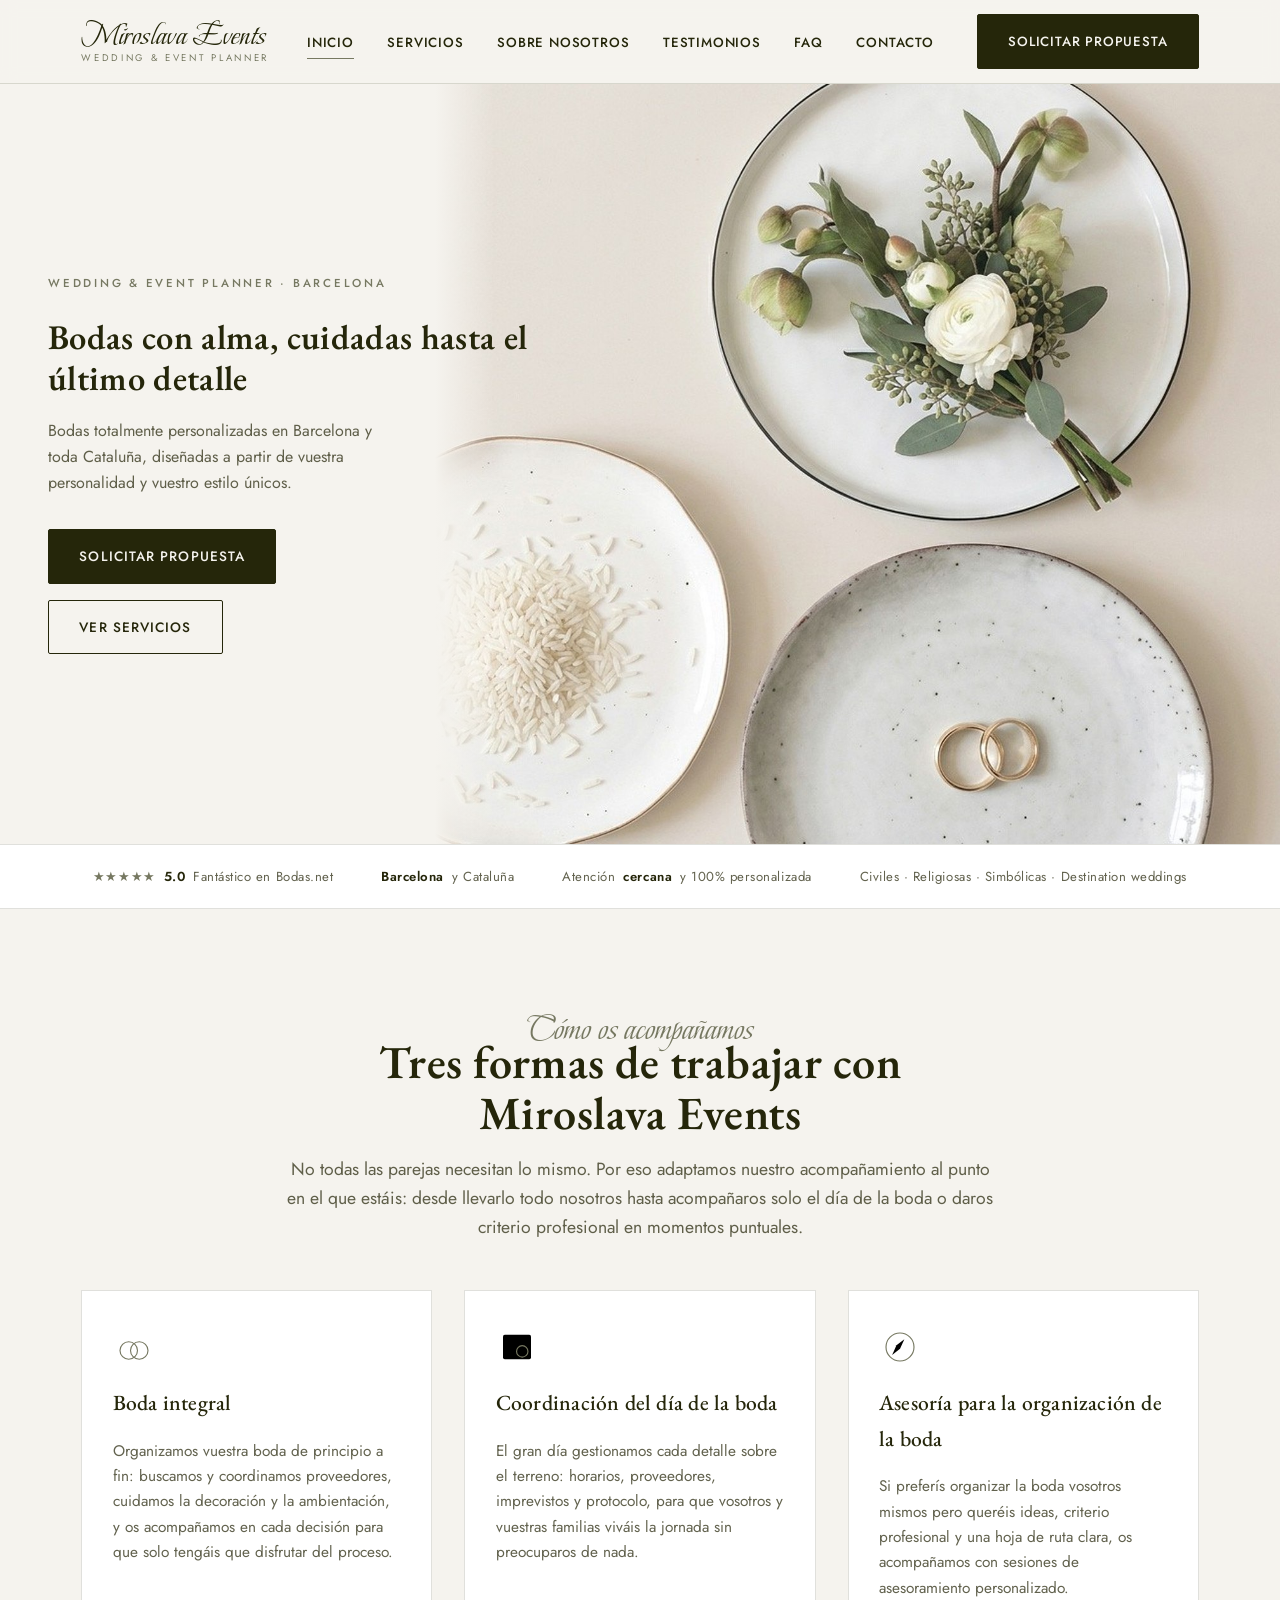
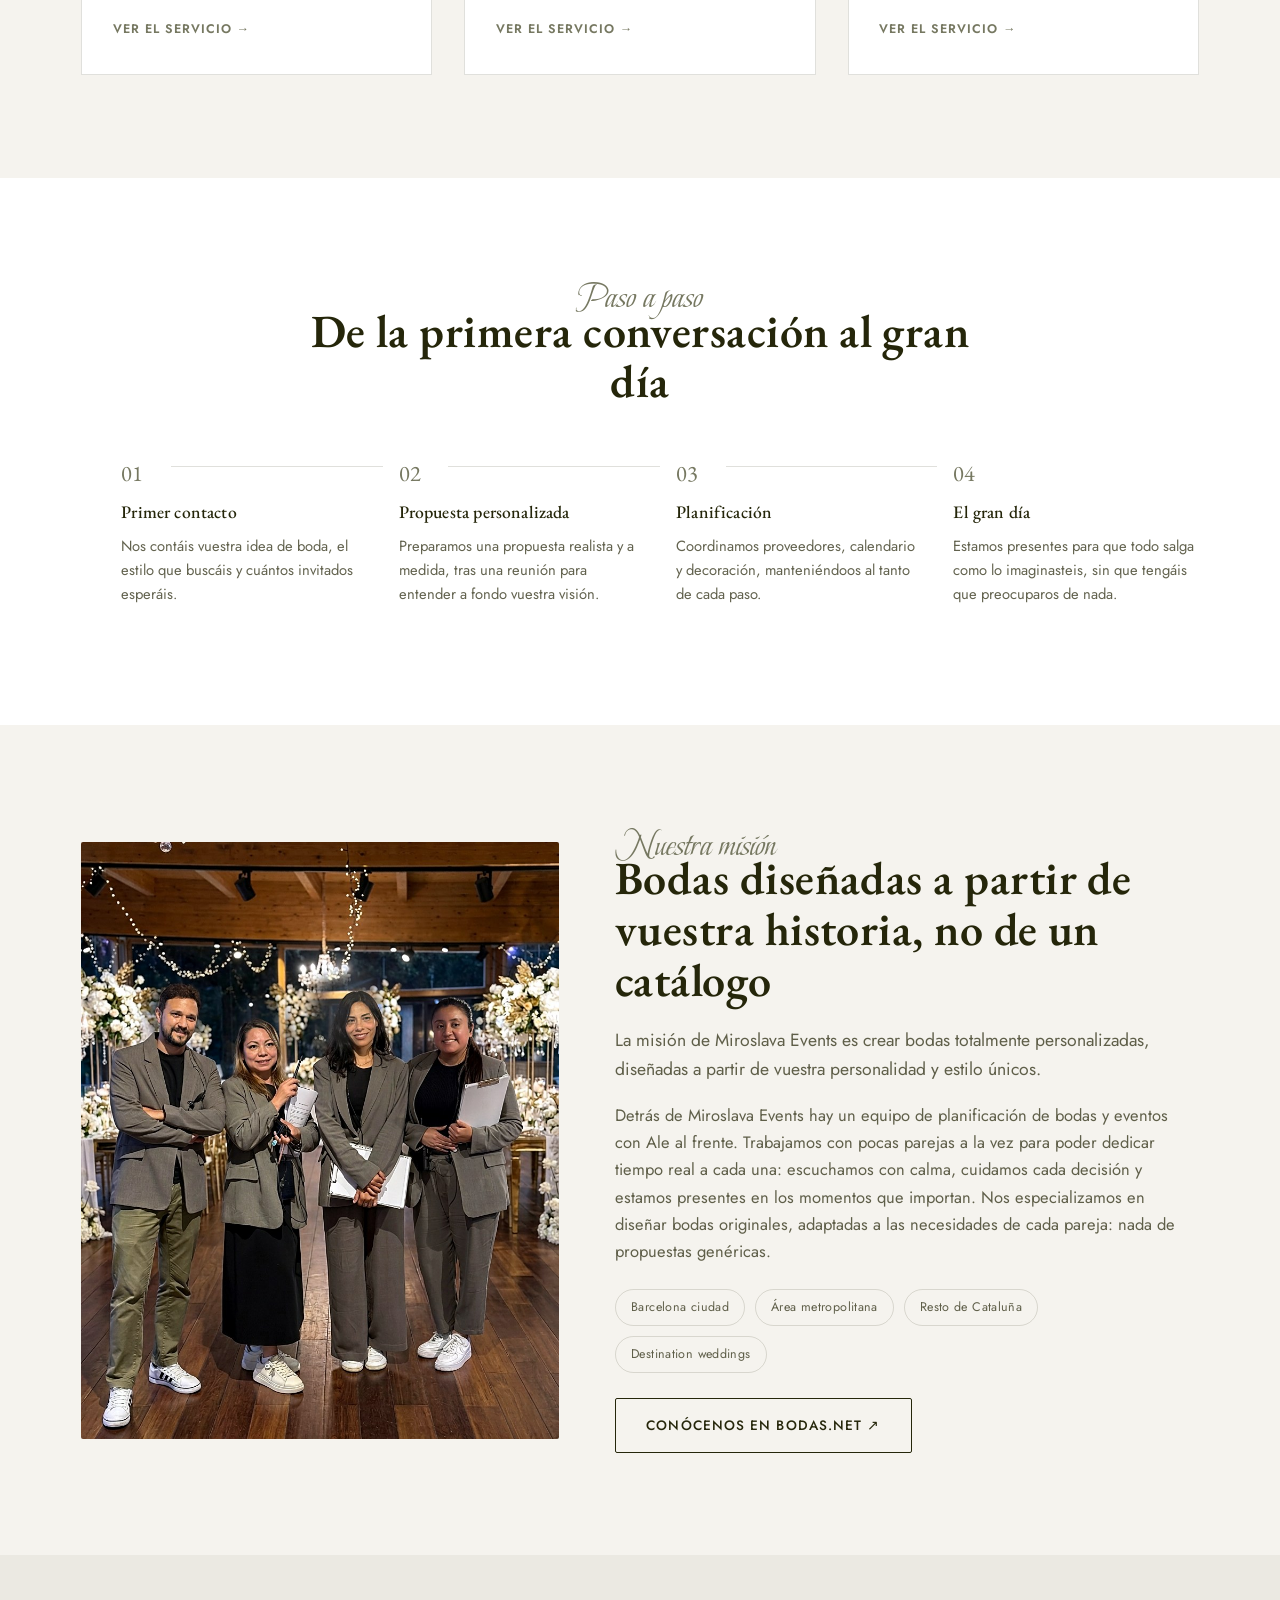
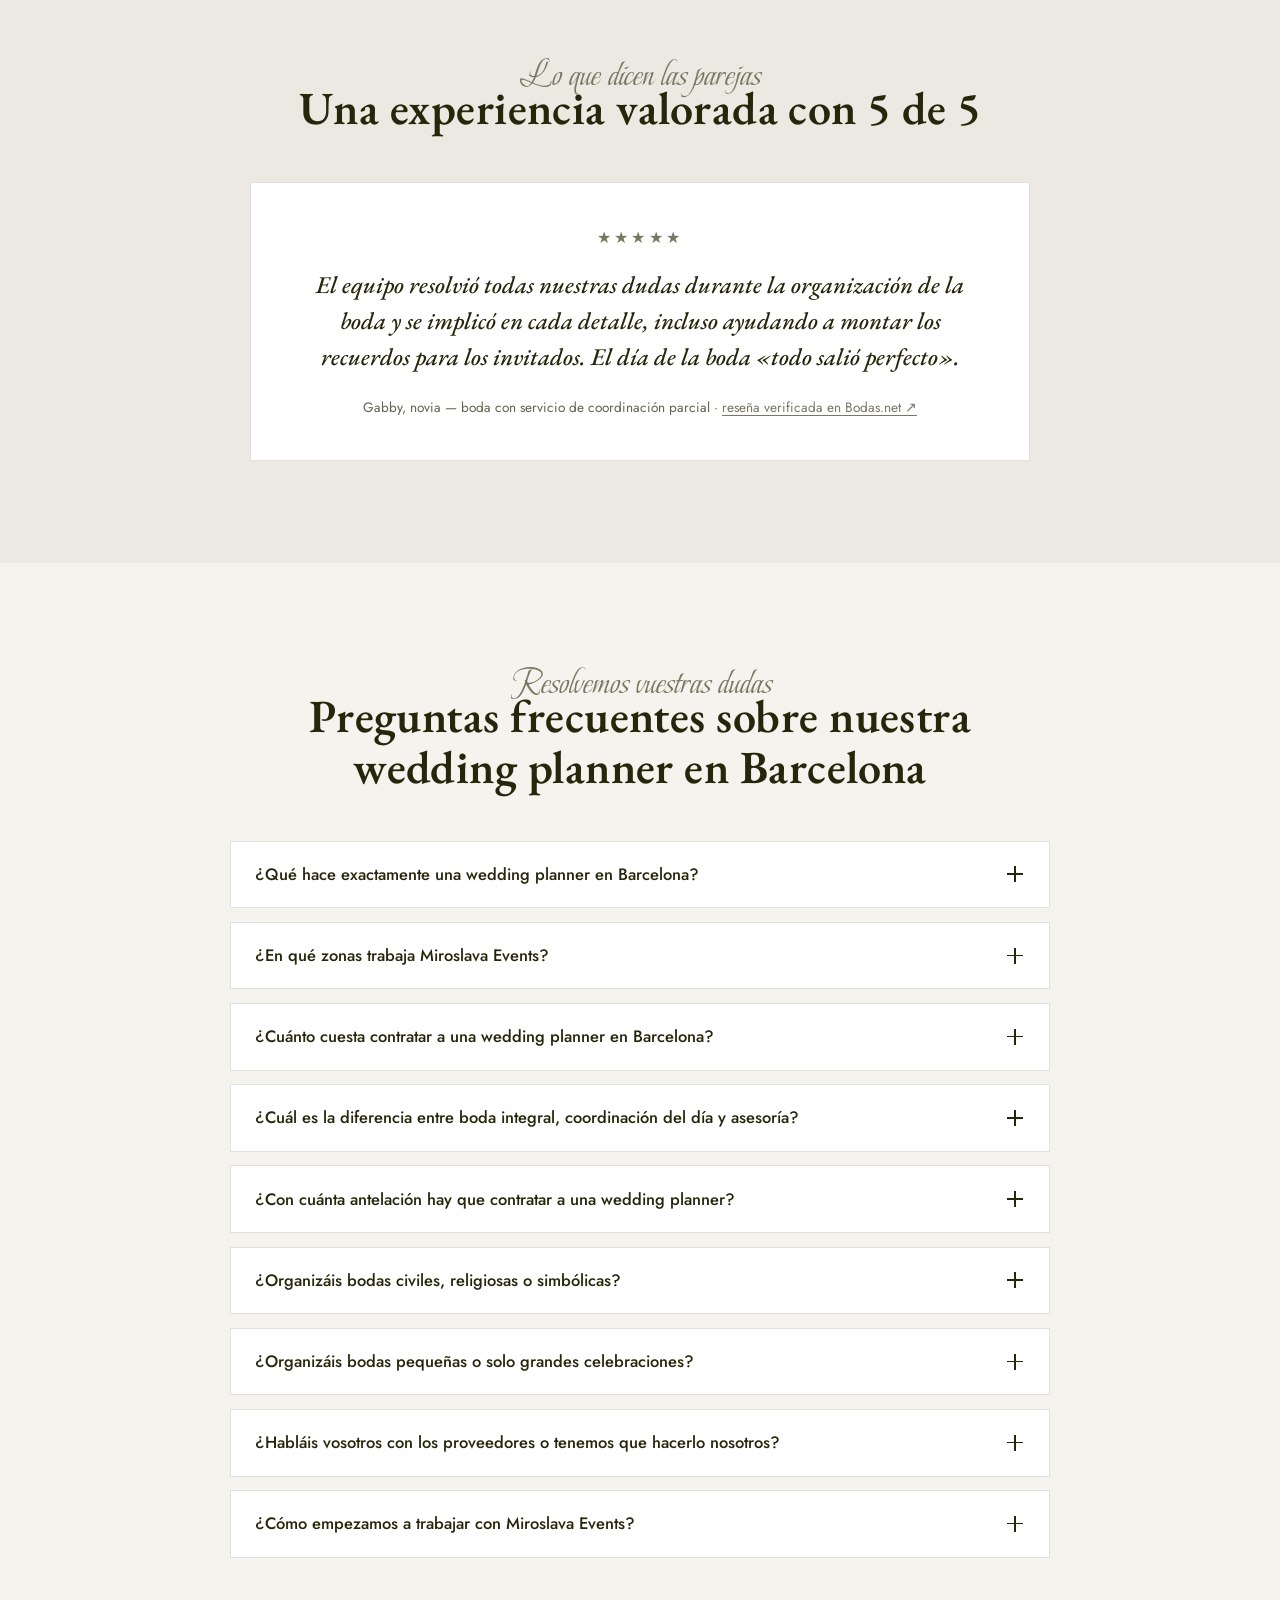
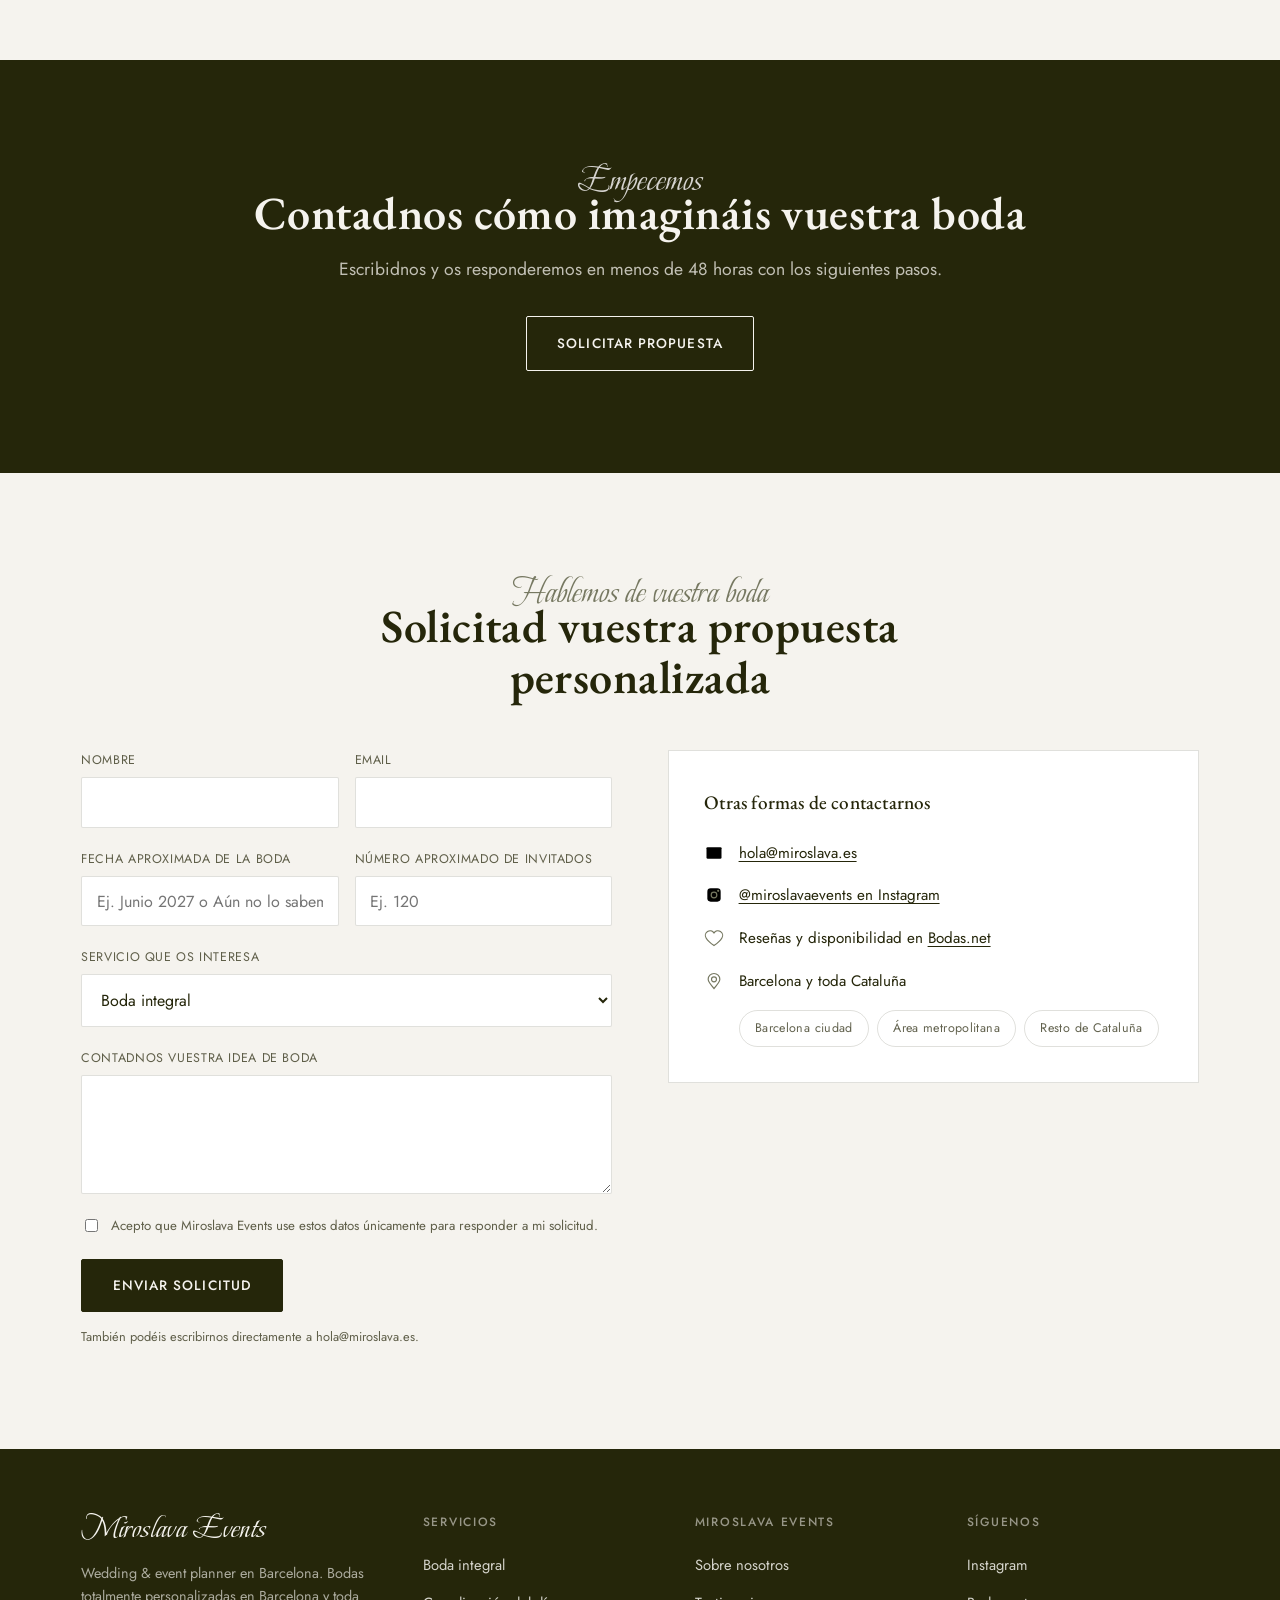
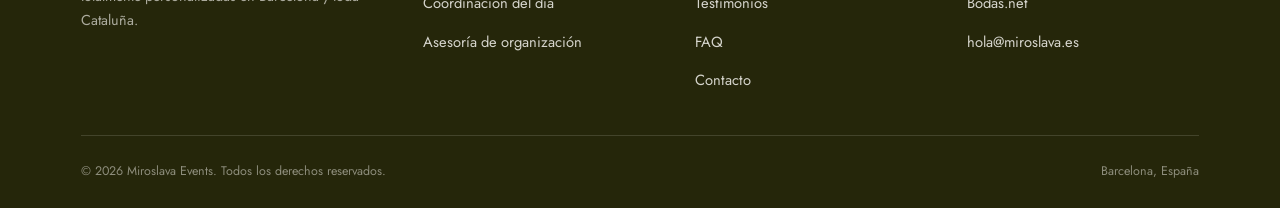
==== index.html @ 5ef37827 "Initial deploy: sync site files from private repo" ====
<!doctype html>
<html lang="es">
<head>
<meta charset="UTF-8">
<meta name="viewport" content="width=device-width, initial-scale=1">
<title>Wedding Planner en Barcelona | Miroslava Events — Organización de Bodas</title>
<meta name="description" content="Miroslava Events es un equipo de wedding planners en Barcelona y Cataluña. Boda integral, coordinación del día y asesoría personalizada. Valoración 5.0★ en Bodas.net.">
<link rel="canonical" href="https://miroslava.es/">
<meta name="robots" content="index, follow, max-image-preview:large">

<!-- Open Graph -->
<meta property="og:type" content="website">
<meta property="og:site_name" content="Miroslava Events">
<meta property="og:title" content="Wedding Planner en Barcelona | Miroslava Events">
<meta property="og:description" content="Bodas totalmente personalizadas en Barcelona y Cataluña. Boda integral, coordinación del día y asesoría de organización de bodas.">
<meta property="og:url" content="https://miroslava.es/">
<meta property="og:image" content="https://miroslava.es/assets/images/og-cover.jpg">
<meta property="og:locale" content="es_ES">
<meta name="twitter:card" content="summary_large_image">
<meta name="twitter:title" content="Wedding Planner en Barcelona | Miroslava Events">
<meta name="twitter:description" content="Bodas totalmente personalizadas en Barcelona y Cataluña. Boda integral, coordinación del día y asesoría de organización de bodas.">
<meta name="twitter:image" content="https://miroslava.es/assets/images/og-cover.jpg">

<link rel="icon" href="/assets/images/favicon.svg" type="image/svg+xml">
<link rel="preconnect" href="https://fonts.googleapis.com">
<link rel="preconnect" href="https://fonts.gstatic.com" crossorigin>
<link href="https://fonts.googleapis.com/css2?family=EB+Garamond:ital,wght@0,400..800;1,400..800&family=Beau+Rivage&family=Jost:wght@400;500;600&display=swap" rel="stylesheet">
<link rel="stylesheet" href="/assets/css/style.css">
<link rel="preload" as="image" href="/assets/images/hero-flatlay.jpg" fetchpriority="high">

<!-- JSON-LD: Organization / ProfessionalService -->
<script type="application/ld+json">
{
  "@context": "https://schema.org",
  "@type": ["ProfessionalService","LocalBusiness"],
  "@id": "https://miroslava.es/#organization",
  "name": "Miroslava Events",
  "alternateName": "MiroslavaEvents",
  "description": "Miroslava Events es un equipo de wedding planners y planificación de eventos que organiza bodas totalmente personalizadas en Barcelona y toda Cataluña, con servicios de boda integral, coordinación del día y asesoría de organización.",
  "url": "https://miroslava.es/",
  "email": "hola@miroslava.es",
  "image": "https://miroslava.es/assets/images/og-cover.jpg",
  "areaServed": [
    {"@type": "City", "name": "Barcelona"},
    {"@type": "AdministrativeArea", "name": "Cataluña"}
  ],
  "address": {
    "@type": "PostalAddress",
    "addressLocality": "Barcelona",
    "addressRegion": "Cataluña",
    "addressCountry": "ES"
  },
  "sameAs": [
    "https://www.instagram.com/miroslavaevents/",
    "https://www.bodas.net/organizacion-bodas/miroslava-events--e266155"
  ],
  "knowsLanguage": ["es"],
  "priceRange": "$$",
  "aggregateRating": {
    "@type": "AggregateRating",
    "ratingValue": "5.0",
    "bestRating": "5",
    "reviewCount": "1"
  },
  "makesOffer": [
    {
      "@type": "Offer",
      "itemOffered": {
        "@type": "Service",
        "name": "Boda integral",
        "url": "https://miroslava.es/servicios/boda-integral.html",
        "areaServed": "Cataluña",
        "provider": {"@id": "https://miroslava.es/#organization"}
      }
    },
    {
      "@type": "Offer",
      "itemOffered": {
        "@type": "Service",
        "name": "Coordinación del día de la boda",
        "url": "https://miroslava.es/servicios/coordinacion-dia-boda.html",
        "areaServed": "Cataluña",
        "provider": {"@id": "https://miroslava.es/#organization"}
      }
    },
    {
      "@type": "Offer",
      "itemOffered": {
        "@type": "Service",
        "name": "Asesoría para la organización de la boda",
        "url": "https://miroslava.es/servicios/asesoria-organizacion-boda.html",
        "areaServed": "Cataluña",
        "provider": {"@id": "https://miroslava.es/#organization"}
      }
    }
  ]
}
</script>

<!-- JSON-LD: FAQPage -->
<script type="application/ld+json">
{
  "@context": "https://schema.org",
  "@type": "FAQPage",
  "mainEntity": [
    {
      "@type": "Question",
      "name": "¿Qué hace exactamente una wedding planner en Barcelona?",
      "acceptedAnswer": {"@type": "Answer", "text": "Una wedding planner coordina todo lo necesario para celebrar una boda: proveedores, calendario, presupuesto, decoración y logística del día. En Miroslava Events adaptamos ese acompañamiento a lo que cada pareja necesita, desde organizar la boda entera hasta coordinar únicamente el día del evento."}
    },
    {
      "@type": "Question",
      "name": "¿En qué zonas trabaja Miroslava Events?",
      "acceptedAnswer": {"@type": "Answer", "text": "Trabajamos en Barcelona ciudad y en toda Cataluña, y también organizamos bodas en el extranjero (destination weddings) para parejas que quieren celebrar fuera de España."}
    },
    {
      "@type": "Question",
      "name": "¿Cuánto cuesta contratar a una wedding planner en Barcelona?",
      "acceptedAnswer": {"@type": "Answer", "text": "El coste depende del servicio elegido: una boda integral requiere más dedicación que una coordinación del día o una asesoría puntual. En Miroslava Events preparamos un presupuesto personalizado tras conoceros, en lugar de aplicar tarifas cerradas."}
    },
    {
      "@type": "Question",
      "name": "¿Cuál es la diferencia entre boda integral, coordinación del día y asesoría?",
      "acceptedAnswer": {"@type": "Answer", "text": "La boda integral cubre todo el proceso de principio a fin. La coordinación del día se centra en gestionar la jornada de la boda cuando la pareja ya la ha organizado. La asesoría ofrece orientación puntual para parejas que organizan su boda por su cuenta pero quieren criterio profesional."}
    },
    {
      "@type": "Question",
      "name": "¿Con cuánta antelación hay que contratar a una wedding planner?",
      "acceptedAnswer": {"@type": "Answer", "text": "Cuanto antes, mejor, especialmente para bodas integrales o fechas y espacios muy solicitados. Aun así, también trabajamos con parejas que necesitan coordinación del día o asesoría con menos margen de tiempo; escribidnos y os diremos si podemos encajar vuestra fecha."}
    },
    {
      "@type": "Question",
      "name": "¿Miroslava Events organiza bodas civiles, religiosas o simbólicas?",
      "acceptedAnswer": {"@type": "Answer", "text": "Sí. Organizamos ceremonias civiles, religiosas, simbólicas, temáticas, al aire libre y en el extranjero, incluyendo ceremonias de religiones no católicas."}
    },
    {
      "@type": "Question",
      "name": "¿Organizáis bodas pequeñas o solo grandes celebraciones?",
      "acceptedAnswer": {"@type": "Answer", "text": "Cada boda es distinta, y adaptamos el servicio al tamaño y al estilo de la vuestra, sea cual sea. Lo que no cambia es la atención personalizada a cada detalle, independientemente del número de invitados."}
    },
    {
      "@type": "Question",
      "name": "¿Habláis vosotros con los proveedores o tenemos que hacerlo nosotros?",
      "acceptedAnswer": {"@type": "Answer", "text": "En la boda integral y en la coordinación del día nos encargamos de la comunicación con proveedores (catering, fotografía, música, decoración y más). En la asesoría os damos criterio y contactos, pero la gestión directa la lleváis vosotros."}
    },
    {
      "@type": "Question",
      "name": "¿Cómo empezamos a trabajar con Miroslava Events?",
      "acceptedAnswer": {"@type": "Answer", "text": "Escribiéndonos a través del formulario de contacto o por email. Concertamos una primera reunión para conocer vuestra visión de boda y, a partir de ahí, preparamos una propuesta personalizada y realista."}
    }
  ]
}
</script>
</head>
<body>
<a class="skip-link" href="#main">Saltar al contenido</a>

<!-- ============================= HEADER ============================= -->
<header class="site-header">
  <div class="wrap">
    <a href="/" class="logo">Miroslava Events<small>Wedding &amp; Event Planner</small></a>
    <button class="nav-toggle" aria-expanded="false" aria-controls="main-nav" aria-label="Abrir menú">
      <span></span>
    </button>
    <nav class="main-nav" id="main-nav" aria-label="Navegación principal">
      <ul>
        <li><a href="/" aria-current="page">Inicio</a></li>
        <li class="has-dropdown">
          <a href="/servicios/">Servicios</a>
          <div class="dropdown">
            <a href="/servicios/boda-integral.html">Boda integral</a>
            <a href="/servicios/coordinacion-dia-boda.html">Coordinación del día</a>
            <a href="/servicios/asesoria-organizacion-boda.html">Asesoría de organización</a>
          </div>
        </li>
        <li><a href="#sobre-nosotros">Sobre nosotros</a></li>
        <li><a href="#testimonios">Testimonios</a></li>
        <li><a href="#faq">FAQ</a></li>
        <li><a href="#contacto">Contacto</a></li>
        <li class="nav-cta"><a href="#contacto" class="btn btn-primary">Solicitar propuesta</a></li>
      </ul>
    </nav>
  </div>
</header>

<main id="main">

  <!-- ============================= HERO ============================= -->
  <section class="hero-split">
    <div class="hero-copy">
      <span class="hero-eyebrow">Wedding &amp; Event Planner · Barcelona</span>
      <h1 class="heading-lg">Bodas con alma, cuidadas hasta el último detalle</h1>
      <p class="lede">Bodas totalmente personalizadas en Barcelona y toda Cataluña, diseñadas a partir de vuestra personalidad y vuestro estilo únicos.</p>
      <div class="hero-ctas">
        <a href="#contacto" class="btn btn-primary">Solicitar propuesta</a>
        <a href="#servicios" class="btn btn-ghost">Ver servicios</a>
      </div>
    </div>
    <div class="hero-media">
      <img src="/assets/images/hero-flatlay.jpg" alt="Composición de boda con platos de cerámica, flores, arroz y las alianzas de los novios, en los tonos de Miroslava Events" loading="eager" fetchpriority="high">
      <div class="fade" aria-hidden="true"></div>
    </div>
  </section>


  <div class="trust-strip">
    <div class="wrap">
      <ul>
        <li><span class="star">★★★★★</span> <strong>5.0</strong> Fantástico en Bodas.net</li>
        <li><strong>Barcelona</strong> y Cataluña</li>
        <li>Atención <strong>cercana</strong> y 100% personalizada</li>
        <li>Civiles · Religiosas · Simbólicas · Destination weddings</li>
      </ul>
    </div>
  </div>

  <!-- ============================= SERVICIOS ============================= -->
  <section id="servicios">
    <div class="wrap">
      <div class="section-head center reveal">
        <span class="kicker">Cómo os acompañamos</span>
        <h2 class="heading-lg">Tres formas de trabajar con Miroslava Events</h2>
        <p class="lede" style="margin-top:1rem;">No todas las parejas necesitan lo mismo. Por eso adaptamos nuestro acompañamiento al punto en el que estáis: desde llevarlo todo nosotros hasta acompañaros solo el día de la boda o daros criterio profesional en momentos puntuales.</p>
      </div>

      <div class="services-grid">
        <article class="service-card reveal">
          <svg class="icon" viewBox="0 0 48 48" aria-hidden="true"><circle cx="18" cy="28" r="10"/><circle cx="30" cy="28" r="10"/></svg>
          <h3>Boda integral</h3>
          <p>Organizamos vuestra boda de principio a fin: buscamos y coordinamos proveedores, cuidamos la decoración y la ambientación, y os acompañamos en cada decisión para que solo tengáis que disfrutar del proceso.</p>
          <a class="more" href="/servicios/boda-integral.html">Ver el servicio</a>
        </article>

        <article class="service-card reveal">
          <svg class="icon" viewBox="0 0 48 48" aria-hidden="true"><rect x="8" y="10" width="32" height="28" rx="2"/><line x1="8" y1="18" x2="40" y2="18"/><line x1="16" y1="6" x2="16" y2="14"/><line x1="32" y1="6" x2="32" y2="14"/><circle cx="30" cy="29" r="6.5"/><line x1="30" y1="25.5" x2="30" y2="29"/><line x1="30" y1="29" x2="32.5" y2="30.5"/></svg>
          <h3>Coordinación del día de la boda</h3>
          <p>El gran día gestionamos cada detalle sobre el terreno: horarios, proveedores, imprevistos y protocolo, para que vosotros y vuestras familias viváis la jornada sin preocuparos de nada.</p>
          <a class="more" href="/servicios/coordinacion-dia-boda.html">Ver el servicio</a>
        </article>

        <article class="service-card reveal">
          <svg class="icon" viewBox="0 0 48 48" aria-hidden="true"><circle cx="24" cy="24" r="16"/><polygon points="29,15 20,22 15,33 24,26"/></svg>
          <h3>Asesoría para la organización de la boda</h3>
          <p>Si preferís organizar la boda vosotros mismos pero queréis ideas, criterio profesional y una hoja de ruta clara, os acompañamos con sesiones de asesoramiento personalizado.</p>
          <a class="more" href="/servicios/asesoria-organizacion-boda.html">Ver el servicio</a>
        </article>
      </div>
    </div>
  </section>

  <!-- ============================= PROCESO ============================= -->
  <section class="section-alt" id="proceso">
    <div class="wrap">
      <div class="section-head center reveal">
        <span class="kicker">Paso a paso</span>
        <h2 class="heading-lg">De la primera conversación al gran día</h2>
      </div>
      <ol class="process reveal">
        <li>
          <h3>Primer contacto</h3>
          <p>Nos contáis vuestra idea de boda, el estilo que buscáis y cuántos invitados esperáis.</p>
        </li>
        <li>
          <h3>Propuesta personalizada</h3>
          <p>Preparamos una propuesta realista y a medida, tras una reunión para entender a fondo vuestra visión.</p>
        </li>
        <li>
          <h3>Planificación</h3>
          <p>Coordinamos proveedores, calendario y decoración, manteniéndoos al tanto de cada paso.</p>
        </li>
        <li>
          <h3>El gran día</h3>
          <p>Estamos presentes para que todo salga como lo imaginasteis, sin que tengáis que preocuparos de nada.</p>
        </li>
      </ol>
    </div>
  </section>

  <!-- ============================= SOBRE NOSOTROS ============================= -->
  <section id="sobre-nosotros">
    <div class="wrap about-grid">
      <div class="reveal">
        <img class="ph-4x5" src="/assets/images/equipo-miroslava-events.jpg" alt="El equipo de Miroslava Events posando junto a la decoración floral de una boda" loading="lazy" width="896" height="1120">
      </div>
      <div class="reveal">
        <span class="kicker">Nuestra misión</span>
        <h2 class="heading-lg">Bodas diseñadas a partir de vuestra historia, no de un catálogo</h2>
        <p class="lede" style="margin-top:1.3rem;">La misión de Miroslava Events es crear bodas totalmente personalizadas, diseñadas a partir de vuestra personalidad y estilo únicos.</p>
        <p style="margin-top:1.1rem; color:var(--c-drab-70);">Detrás de Miroslava Events hay un equipo de planificación de bodas y eventos con Ale al frente. Trabajamos con pocas parejas a la vez para poder dedicar tiempo real a cada una: escuchamos con calma, cuidamos cada decisión y estamos presentes en los momentos que importan. Nos especializamos en diseñar bodas originales, adaptadas a las necesidades de cada pareja: nada de propuestas genéricas.</p>
        <div class="pill-list">
          <span class="pill">Barcelona ciudad</span>
          <span class="pill">Área metropolitana</span>
          <span class="pill">Resto de Cataluña</span>
          <span class="pill">Destination weddings</span>
        </div>
        <p style="margin-top:1.6rem;"><a class="btn btn-ghost" href="https://www.bodas.net/organizacion-bodas/miroslava-events--e266155" target="_blank" rel="noopener noreferrer">Conócenos en Bodas.net ↗</a></p>
      </div>
    </div>
  </section>

  <!-- ============================= TESTIMONIOS ============================= -->
  <section class="section-moss" id="testimonios">
    <div class="wrap">
      <div class="section-head center reveal">
        <span class="kicker">Lo que dicen las parejas</span>
        <h2 class="heading-lg">Una experiencia valorada con 5 de 5</h2>
      </div>
      <div class="testimonial-card reveal">
        <div class="stars" aria-hidden="true">★★★★★</div>
        <blockquote>El equipo resolvió todas nuestras dudas durante la organización de la boda y se implicó en cada detalle, incluso ayudando a montar los recuerdos para los invitados. El día de la boda «todo salió perfecto».</blockquote>
        <cite>Gabby, novia — boda con servicio de coordinación parcial ·
          <a href="https://www.bodas.net/organizacion-bodas/miroslava-events--e266155" target="_blank" rel="noopener noreferrer">reseña verificada en Bodas.net ↗</a>
        </cite>
      </div>
    </div>
  </section>

  <!-- ============================= FAQ ============================= -->
  <section id="faq">
    <div class="wrap">
      <div class="section-head center reveal">
        <span class="kicker">Resolvemos vuestras dudas</span>
        <h2 class="heading-lg">Preguntas frecuentes sobre nuestra wedding planner en Barcelona</h2>
      </div>

      <div class="faq-list reveal">
        <details class="faq-item">
          <summary>¿Qué hace exactamente una wedding planner en Barcelona? <span class="q-icon"></span></summary>
          <div class="faq-a">Coordina todo lo necesario para celebrar una boda: proveedores, calendario, presupuesto, decoración y logística del día. En Miroslava Events adaptamos ese acompañamiento a lo que cada pareja necesita, desde organizar la boda entera hasta coordinar únicamente el día del evento.</div>
        </details>
        <details class="faq-item">
          <summary>¿En qué zonas trabaja Miroslava Events? <span class="q-icon"></span></summary>
          <div class="faq-a">Trabajamos en Barcelona ciudad y en toda Cataluña, y también organizamos bodas en el extranjero (destination weddings) para parejas que quieren celebrar fuera de España.</div>
        </details>
        <details class="faq-item">
          <summary>¿Cuánto cuesta contratar a una wedding planner en Barcelona? <span class="q-icon"></span></summary>
          <div class="faq-a">Depende del servicio elegido: una boda integral requiere más dedicación que una coordinación del día o una asesoría puntual. Preparamos un presupuesto personalizado tras conoceros, en lugar de aplicar tarifas cerradas. El primer pago se realiza al firmar el contrato, y el resto conforme al calendario acordado.</div>
        </details>
        <details class="faq-item">
          <summary>¿Cuál es la diferencia entre boda integral, coordinación del día y asesoría? <span class="q-icon"></span></summary>
          <div class="faq-a">La boda integral cubre todo el proceso de principio a fin. La coordinación del día se centra en gestionar la jornada cuando la pareja ya la ha organizado. La asesoría ofrece orientación puntual para quienes organizan su boda por su cuenta pero quieren criterio profesional.</div>
        </details>
        <details class="faq-item">
          <summary>¿Con cuánta antelación hay que contratar a una wedding planner? <span class="q-icon"></span></summary>
          <div class="faq-a">Cuanto antes, mejor, sobre todo para bodas integrales o fechas y espacios muy solicitados. Aun así, también trabajamos con parejas que necesitan coordinación del día o asesoría con menos margen; escribidnos y os diremos si podemos encajar vuestra fecha.</div>
        </details>
        <details class="faq-item">
          <summary>¿Organizáis bodas civiles, religiosas o simbólicas? <span class="q-icon"></span></summary>
          <div class="faq-a">Sí. Organizamos ceremonias civiles, religiosas, simbólicas, temáticas, al aire libre y en el extranjero, incluyendo ceremonias de religiones no católicas.</div>
        </details>
        <details class="faq-item">
          <summary>¿Organizáis bodas pequeñas o solo grandes celebraciones? <span class="q-icon"></span></summary>
          <div class="faq-a">Cada boda es distinta, y adaptamos el servicio al tamaño y al estilo de la vuestra, sea cual sea. Lo que no cambia es la atención personalizada a cada detalle, independientemente del número de invitados.</div>
        </details>
        <details class="faq-item">
          <summary>¿Habláis vosotros con los proveedores o tenemos que hacerlo nosotros? <span class="q-icon"></span></summary>
          <div class="faq-a">En la boda integral y en la coordinación del día nos encargamos de la comunicación con proveedores (catering, fotografía, música, decoración y más). En la asesoría os damos criterio y contactos, pero la gestión directa la lleváis vosotros.</div>
        </details>
        <details class="faq-item">
          <summary>¿Cómo empezamos a trabajar con Miroslava Events? <span class="q-icon"></span></summary>
          <div class="faq-a">Escribiéndonos a través del formulario de contacto o por email a hola@miroslava.es. Concertamos una primera reunión para conocer vuestra visión de boda y, a partir de ahí, preparamos una propuesta personalizada y realista.</div>
        </details>
      </div>
    </div>
  </section>

  <!-- ============================= CTA BANNER ============================= -->
  <section class="section-dark center-cta">
    <div class="wrap">
      <span class="kicker" style="color:var(--c-timberwolf);">Empecemos</span>
      <h2 class="heading-lg">Contadnos cómo imagináis vuestra boda</h2>
      <p class="lede" style="margin-top:1rem;">Escribidnos y os responderemos en menos de 48 horas con los siguientes pasos.</p>
      <div style="margin-top:2rem;"><a class="btn btn-on-dark" href="#contacto">Solicitar propuesta</a></div>
    </div>
  </section>

  <!-- ============================= CONTACTO ============================= -->
  <section id="contacto">
    <div class="wrap">
      <div class="section-head center reveal">
        <span class="kicker">Hablemos de vuestra boda</span>
        <h2 class="heading-lg">Solicitad vuestra propuesta personalizada</h2>
      </div>

      <div class="contact-grid">
        <div class="reveal">
          <form id="contact-form" data-access-key="YOUR_WEB3FORMS_ACCESS_KEY" novalidate>
            <input type="hidden" name="subject" value="Nueva solicitud desde miroslava.es">
            <input type="checkbox" name="botcheck" class="sr-only" tabindex="-1" autocomplete="off">

            <div class="field-row">
              <div class="field">
                <label for="name">Nombre</label>
                <input type="text" id="name" name="name" required autocomplete="name">
              </div>
              <div class="field">
                <label for="email">Email</label>
                <input type="email" id="email" name="email" required autocomplete="email">
              </div>
            </div>

            <div class="field-row">
              <div class="field">
                <label for="wedding-date">Fecha aproximada de la boda</label>
                <input type="text" id="wedding-date" name="Fecha aproximada" placeholder="Ej. Junio 2027 o Aún no lo sabemos">
              </div>
              <div class="field">
                <label for="guests">Número aproximado de invitados</label>
                <input type="text" id="guests" name="Nº de invitados" placeholder="Ej. 120">
              </div>
            </div>

            <div class="field">
              <label for="service">Servicio que os interesa</label>
              <select id="service" name="Servicio">
                <option value="Boda integral">Boda integral</option>
                <option value="Coordinación del día">Coordinación del día de la boda</option>
                <option value="Asesoría">Asesoría para la organización de la boda</option>
                <option value="No lo tengo claro todavía">No lo tengo claro todavía</option>
              </select>
            </div>

            <div class="field">
              <label for="message">Contadnos vuestra idea de boda</label>
              <textarea id="message" name="message" rows="4" required></textarea>
            </div>

            <label class="consent">
              <input type="checkbox" required>
              <span>Acepto que Miroslava Events use estos datos únicamente para responder a mi solicitud.</span>
            </label>

            <button type="submit" class="btn btn-primary">Enviar solicitud</button>
            <p class="form-note">También podéis escribirnos directamente a <a href="mailto:hola@miroslava.es">hola@miroslava.es</a>.</p>
            <div id="form-status" class="form-status" role="status" aria-live="polite"></div>
          </form>
        </div>

        <div class="reveal">
          <div class="contact-info-card">
            <h3>Otras formas de contactarnos</h3>
            <ul>
              <li>
                <svg viewBox="0 0 24 24" aria-hidden="true"><path d="M3 6l9 7 9-7"/><rect x="3" y="5" width="18" height="14" rx="1.5"/></svg>
                <span><a href="mailto:hola@miroslava.es">hola@miroslava.es</a></span>
              </li>
              <li>
                <svg viewBox="0 0 24 24" aria-hidden="true"><rect x="4" y="4" width="16" height="16" rx="4"/><circle cx="12" cy="12" r="3.4"/><circle cx="17" cy="7" r="0.6" fill="currentColor" stroke="none"/></svg>
                <span><a href="https://www.instagram.com/miroslavaevents/" target="_blank" rel="noopener noreferrer">@miroslavaevents en Instagram</a></span>
              </li>
              <li>
                <svg viewBox="0 0 24 24" aria-hidden="true"><path d="M12 21s-7-4.6-9.5-9A5.5 5.5 0 0 1 12 6a5.5 5.5 0 0 1 9.5 6c-2.5 4.4-9.5 9-9.5 9z"/></svg>
                <span>Reseñas y disponibilidad en <a href="https://www.bodas.net/organizacion-bodas/miroslava-events--e266155" target="_blank" rel="noopener noreferrer">Bodas.net</a></span>
              </li>
              <li>
                <svg viewBox="0 0 24 24" aria-hidden="true"><circle cx="12" cy="10" r="3"/><path d="M12 21c4-4.5 7-8.2 7-11a7 7 0 1 0-14 0c0 2.8 3 6.5 7 11z"/></svg>
                <span>Barcelona y toda Cataluña
                  <span class="area-list">
                    <span class="pill">Barcelona ciudad</span>
                    <span class="pill">Área metropolitana</span>
                    <span class="pill">Resto de Cataluña</span>
                  </span>
                </span>
              </li>
            </ul>
          </div>
        </div>
      </div>
    </div>
  </section>

</main>

<!-- ============================= FOOTER ============================= -->
<footer class="site-footer">
  <div class="wrap">
    <div class="footer-grid">
      <div>
        <a href="/" class="logo">Miroslava Events</a>
        <p>Wedding &amp; event planner en Barcelona. Bodas totalmente personalizadas en Barcelona y toda Cataluña.</p>
      </div>
      <div class="footer-col">
        <h4>Servicios</h4>
        <ul>
          <li><a href="/servicios/boda-integral.html">Boda integral</a></li>
          <li><a href="/servicios/coordinacion-dia-boda.html">Coordinación del día</a></li>
          <li><a href="/servicios/asesoria-organizacion-boda.html">Asesoría de organización</a></li>
        </ul>
      </div>
      <div class="footer-col">
        <h4>Miroslava Events</h4>
        <ul>
          <li><a href="#sobre-nosotros">Sobre nosotros</a></li>
          <li><a href="#testimonios">Testimonios</a></li>
          <li><a href="#faq">FAQ</a></li>
          <li><a href="#contacto">Contacto</a></li>
        </ul>
      </div>
      <div class="footer-col">
        <h4>Síguenos</h4>
        <ul>
          <li><a href="https://www.instagram.com/miroslavaevents/" target="_blank" rel="noopener noreferrer">Instagram</a></li>
          <li><a href="https://www.bodas.net/organizacion-bodas/miroslava-events--e266155" target="_blank" rel="noopener noreferrer">Bodas.net</a></li>
          <li><a href="mailto:hola@miroslava.es">hola@miroslava.es</a></li>
        </ul>
      </div>
    </div>
    <div class="footer-bottom">
      <span>© <span data-year></span> Miroslava Events. Todos los derechos reservados.</span>
      <span>Barcelona, España</span>
    </div>
  </div>
</footer>

<script src="/assets/js/main.js"></script>
</body>
</html>
---- assets/css/style.css ----
/* ==========================================================================
   MIROSLAVA EVENTS — Design System
   Display: EB Garamond  |  Script accent: Beau Rivage  |  Body: Jost
   Palette: Isabelline / Timberwolf / Moss Green / Drab Dark Brown
   ========================================================================== */

:root{
  /* --- Brand palette (from official brand guidelines) --- */
  --c-isabelline: #F5F3EE;
  --c-timberwolf: #D6D4D0;
  --c-moss: #929376;
  --c-moss-dark: #767861;
  --c-drab: #25260A;
  --c-white: #FFFFFF;

  /* --- Derived tones --- */
  --c-moss-10: rgba(146,147,118,0.10);
  --c-moss-18: rgba(146,147,118,0.18);
  --c-moss-35: rgba(146,147,118,0.35);
  --c-drab-70: rgba(37,38,10,0.72);
  --c-drab-40: rgba(37,38,10,0.45);
  --c-line: rgba(37,38,10,0.14);

  /* --- Type --- */
  --f-display: "EB Garamond", serif;
  --f-script: "Beau Rivage", "Brush Script MT", cursive;
  --f-body: "Jost", "Helvetica Neue", Arial, sans-serif;

  /* --- Layout --- */
  --maxw: 1220px;
  --pad: clamp(1.25rem, 4vw, 3.5rem);
  --radius: 2px;

  /* --- Motion --- */
  --ease: cubic-bezier(.4,0,.2,1);
}

@media (prefers-reduced-motion: reduce){
  *{ animation-duration: 0.001ms !important; animation-iteration-count: 1 !important; transition-duration: 0.001ms !important; scroll-behavior: auto !important; }
}

*, *::before, *::after{ box-sizing: border-box; }
html{ scroll-behavior: smooth; }
body{
  margin:0;
  background: var(--c-isabelline);
  color: var(--c-drab);
  font-family: var(--f-body);
  font-size: 16.5px;
  line-height: 1.65;
  -webkit-font-smoothing: antialiased;
  text-rendering: optimizeLegibility;
}
img{ max-width:100%; display:block; }
a{ color: inherit; text-decoration: none; }
ul{ margin:0; padding:0; list-style:none; }
h1,h2,h3,h4{ margin:0; font-family: var(--f-display); font-weight: 500; letter-spacing: 0.01em; color: var(--c-drab); }
p{ margin:0; }
button{ font-family: inherit; cursor:pointer; }

a:focus-visible,
button:focus-visible,
input:focus-visible,
textarea:focus-visible,
summary:focus-visible{
  outline: 2px solid var(--c-drab);
  outline-offset: 3px;
}

.wrap{ max-width: var(--maxw); margin-inline:auto; padding-inline: var(--pad); }
.sr-only{
  position:absolute; width:1px;height:1px; padding:0; margin:-1px;
  overflow:hidden; clip:rect(0,0,0,0); white-space:nowrap; border:0;
}

/* ---------- Signature heading pattern (from brand guidelines) ---------- *
   small script "overline" word sitting above a large serif headline —
   mirrors the "Our / ETHOS" treatment in Miroslava's own brand book.     */
.kicker{
  display:block;
  font-family: var(--f-script);
  font-size: clamp(1.6rem, 3vw, 2.2rem);
  color: var(--c-moss-dark);
  margin-bottom: -0.6rem;
  line-height: 1;
}
.heading-xl{ font-size: clamp(2.4rem, 5.2vw, 4.4rem); line-height: 1.05; font-weight: 600; }
.heading-lg{ font-size: clamp(2rem, 3.6vw, 3rem); line-height: 1.1; font-weight: 600; }
.heading-md{ font-size: clamp(1.5rem, 2.4vw, 2rem); line-height: 1.2; font-weight: 600; }
.eyebrow{
  font-family: var(--f-body);
  font-size: 0.72rem;
  letter-spacing: 0.22em;
  text-transform: uppercase;
  color: var(--c-moss-dark);
  font-weight: 500;
}
.lede{ font-size: 1.1rem; color: var(--c-drab-70); max-width: 46em; }

/* ---------- Botanical line-art divider (original artwork, brand motif) --- */
.sprig{ display:block; margin: 1.75rem auto; opacity:0.8; }
.sprig path{ fill:none; stroke: var(--c-moss); stroke-width: 1.1; stroke-linecap: round; }
.sprig.left{ margin-left:0; }

hr.rule{ border:0; border-top: 1px solid var(--c-line); margin: 3rem 0; }

/* ---------- Buttons ---------- */
.btn{
  display:inline-flex; align-items:center; gap:.55rem;
  padding: 0.95rem 1.9rem;
  font-size: 0.85rem;
  letter-spacing: 0.08em;
  text-transform: uppercase;
  font-weight: 500;
  border-radius: var(--radius);
  border: 1px solid var(--c-drab);
  transition: background-color .25s var(--ease), color .25s var(--ease), border-color .25s var(--ease), transform .2s var(--ease);
  white-space: nowrap;
}
.btn-primary{ background: var(--c-drab); color: var(--c-isabelline); }
.btn-primary:hover{ background: var(--c-moss-dark); border-color: var(--c-moss-dark); transform: translateY(-1px); }
.btn-ghost{ background: transparent; color: var(--c-drab); }
.btn-ghost:hover{ background: var(--c-drab); color: var(--c-isabelline); transform: translateY(-1px); }
.btn-on-dark{ border-color: var(--c-isabelline); color: var(--c-isabelline); }
.btn-on-dark:hover{ background: var(--c-isabelline); color: var(--c-drab); }
.btn[aria-disabled="true"]{ opacity:.5; pointer-events:none; }

/* ==========================================================================
   HEADER / NAV
   ========================================================================== */
.site-header{
  position: sticky; top:0; z-index: 100;
  background: rgba(245,243,238,0.92);
  backdrop-filter: saturate(140%) blur(8px);
  border-bottom: 1px solid var(--c-line);
}
.site-header .wrap{
  display:flex; align-items:center; justify-content:space-between;
  padding-block: 0.9rem;
}
.logo{
  font-family: var(--f-script);
  font-size: 2rem;
  line-height: 1;
  color: var(--c-drab);
  letter-spacing: 0.01em;
}
.logo small{
  display:block;
  font-family: var(--f-body);
  font-size: 0.6rem;
  letter-spacing: 0.28em;
  text-transform: uppercase;
  color: var(--c-moss-dark);
  margin-top: 0.15rem;
}
.nav-toggle{
  display:none;
  background:none; border:none; width:44px; height:44px;
  position:relative;
}
.nav-toggle span, .nav-toggle span::before, .nav-toggle span::after{
  content:""; position:absolute; left:11px; right:11px; height:1.5px; background: var(--c-drab);
  transition: transform .25s var(--ease), opacity .25s var(--ease);
}
.nav-toggle span{ top:21px; }
.nav-toggle span::before{ top:-7px; }
.nav-toggle span::after{ top:7px; }
.nav-toggle[aria-expanded="true"] span{ background:transparent; }
.nav-toggle[aria-expanded="true"] span::before{ transform: translateY(7px) rotate(45deg); }
.nav-toggle[aria-expanded="true"] span::after{ transform: translateY(-7px) rotate(-45deg); }

.main-nav ul{ display:flex; align-items:center; gap: 2.1rem; }
.main-nav a{
  font-size: 0.83rem; letter-spacing: 0.06em; text-transform: uppercase;
  font-weight: 500; position:relative; padding: 0.3rem 0;
}
.main-nav a::after{
  content:""; position:absolute; left:0; bottom:-2px; width:0; height:1px;
  background: var(--c-moss-dark); transition: width .25s var(--ease);
}
.main-nav a:hover::after, .main-nav a[aria-current="page"]::after{ width:100%; }
.main-nav .has-dropdown{ position:relative; }
.main-nav .dropdown{
  position:absolute; top:calc(100% + 1.1rem); left:50%; transform:translateX(-50%);
  background: var(--c-white); border:1px solid var(--c-line); min-width:230px;
  padding: 0.5rem; box-shadow: 0 18px 40px rgba(37,38,10,0.08);
  opacity:0; visibility:hidden; translate: 0 6px;
  transition: opacity .2s var(--ease), translate .2s var(--ease), visibility .2s;
}
.main-nav .has-dropdown:hover .dropdown,
.main-nav .has-dropdown:focus-within .dropdown{ opacity:1; visibility:visible; translate:0 0; }
.dropdown a{ display:block; padding: 0.6rem 0.8rem; text-transform:none; letter-spacing:0.01em; font-size:0.85rem; }
.dropdown a:hover{ background: var(--c-moss-10); }
.dropdown a::after{ display:none; }
.nav-cta{ margin-left: 0.6rem; }
.nav-cta a.btn{
  /* .main-nav a tiene mayor especificidad (clase+etiqueta) que .btn (solo clase)
     y le recortaba el padding a 0.3rem 0; se restaura aquí el padding estándar
     de la sección 7.1 de la guía de diseño. */
  padding: 0.95rem 1.9rem;
}

@media (max-width: 900px){
  .nav-toggle{ display:block; }
  /* backdrop-filter en .site-header crea un containing block nuevo para sus
     descendientes position:fixed (spec CSS): sin esto, .main-nav pasa a
     posicionarse contra la caja del header en vez de contra el viewport,
     y el panel de menú móvil deja de cubrir la pantalla completa. Se retira
     solo mientras el menú está abierto; el panel ya tapa todo el contenido
     de debajo, así que no hay salto visual perceptible. */
  .site-header:has(.main-nav[data-open="true"]){ backdrop-filter: none; }
  .main-nav{
    position:fixed; inset: 68px 0 0 0; background: var(--c-isabelline);
    transform: translateX(100%); transition: transform .35s var(--ease);
    overflow-y:auto; padding: 2rem var(--pad);
  }
  .main-nav[data-open="true"]{ transform: translateX(0); }
  .main-nav ul{ flex-direction:column; align-items:flex-start; gap: 0; }
  .main-nav li{ width:100%; border-bottom: 1px solid var(--c-line); }
  .main-nav a{ display:block; padding: 1.1rem 0; font-size:1rem; }
  .main-nav .dropdown{
    position:static; transform:none; opacity:1; visibility:visible; translate:none;
    box-shadow:none; border:none; display:none; padding-left:1rem; min-width:0;
  }
  .main-nav .has-dropdown[data-open="true"] .dropdown{ display:block; }
  .nav-cta{ margin: 1.5rem 0 0; }
}

/* ==========================================================================
   HERO
   ========================================================================== */
/* ==========================================================================
   HERO — split layout with real photography
   ========================================================================== */
.hero-split{
  display:grid;
  grid-template-columns: minmax(320px, 34%) 1fr;
  align-items: stretch;
  min-height: min(86vh, 760px);
  padding-block: 0;
}
.hero-copy{
  display:flex;
  flex-direction:column;
  justify-content:center;
  padding: clamp(2.5rem, 6vw, 4.5rem) clamp(1.5rem, 4vw, 3rem);
}
.hero-copy .hero-eyebrow{
  display:block; margin: 0 0 1.5rem;
  font-size: 0.72rem; letter-spacing: 0.24em; text-transform:uppercase;
  color: var(--c-moss-dark); font-weight:500;
}
.hero-copy h1{ font-size: clamp(1.9rem, 2.7vw, 2.6rem); line-height:1.18; }
.hero-copy .lede{ max-width: 30em; margin-top: 1.2rem; font-size:1rem; }
.hero-ctas{
  display:flex;
  flex-direction:row;
  flex-wrap:wrap;
  gap:16px;
  justify-content:flex-start;
  margin-top:2rem;
}
.hero-ctas .btn{ width:auto; }

.hero-media{
  position:relative;
  overflow:hidden;
  min-height: 340px;
  background: var(--c-isabelline);
}
.hero-media img{
  position:absolute; inset:0;
  width:100%; height:100%;
  object-fit: cover;
  object-position: 58% 45%;
}
.hero-media .fade{
  position:absolute; inset:0;
  background: linear-gradient(90deg, var(--c-isabelline) 0%, rgba(245,243,238,0) min(7%, 84px));
  pointer-events:none;
}

@media (min-width: 900px){
  /* Titular que invade ligeramente la foto, como en la composición
     "Table of Contents" de la guía de marca — solo desktop. */
  .hero-copy h1{
    position: relative;
    z-index: 1;
    width: calc(100% + clamp(1.5rem, 4vw, 3rem) + 120px);
  }
}

@media (max-width: 900px){
  .hero-split{ grid-template-columns: 1fr; min-height:0; }
  .hero-media{ order:-1; aspect-ratio: 4/5; min-height:0; }
  .hero-media img{ object-position: 68% 50%; }
  .hero-media .fade{ background: linear-gradient(180deg, rgba(245,243,238,0) 0%, rgba(245,243,238,0) calc(100% - min(8%, 56px)), var(--c-isabelline) 100%); }
  .hero-copy{ text-align:left; padding-top: 2.2rem; }
  .hero-ctas{ gap:10px; }
}



.trust-strip{
  border-top: 1px solid var(--c-line); border-bottom: 1px solid var(--c-line);
  background: var(--c-white);
}
.trust-strip ul{
  display:flex; flex-wrap:wrap; justify-content:center; gap: 0.6rem 3rem;
  padding-block: 1.3rem; text-align:center;
}
.trust-strip li{ font-size: 0.82rem; letter-spacing:0.04em; color: var(--c-drab-70); display:flex; align-items:center; gap:.5rem; }
.trust-strip strong{ color:var(--c-drab); font-weight:600; }
.trust-strip .star{ color: var(--c-moss-dark); }

/* ==========================================================================
   SECTIONS (generic)
   ========================================================================== */
section{ padding-block: clamp(3.5rem, 8vw, 6.5rem); }
.section-head{ max-width: 720px; margin-bottom: 3rem; }
.section-head.center{ margin-inline:auto; text-align:center; }
.section-alt{ background: var(--c-white); }
.section-dark{ background: var(--c-drab); color: var(--c-isabelline); }
.section-dark h2, .section-dark h3{ color: var(--c-isabelline); }
.section-dark .lede{ color: rgba(245,243,238,0.75); }
.section-moss{ background: var(--c-moss-10); }

/* ---------- Photo placeholder (swap for real photography) ---------- */
.photo-placeholder{
  position:relative; width:100%; border-radius: var(--radius);
  background: linear-gradient(155deg, var(--c-timberwolf) 0%, var(--c-isabelline) 55%, var(--c-moss-18) 100%);
  display:flex; align-items:center; justify-content:center;
  overflow:hidden;
}
.photo-placeholder::before{
  content:""; position:absolute; inset:0;
  background-image: radial-gradient(rgba(37,38,10,0.05) 1px, transparent 1px);
  background-size: 14px 14px;
  opacity:.5;
}
.photo-placeholder svg{ position:relative; width: 34%; max-width:120px; opacity:.55; }
.ph-1x1{ aspect-ratio: 1/1; }
.ph-4x5{ aspect-ratio: 4/5; }
.ph-3x2{ aspect-ratio: 3/2; }
.ph-16x9{ aspect-ratio: 16/9; }

img.ph-1x1, img.ph-4x5, img.ph-3x2, img.ph-16x9{
  display:block; width:100%; height:auto; object-fit:cover; border-radius: var(--radius);
}

/* ==========================================================================
   SERVICES GRID
   ========================================================================== */
.services-grid{ display:grid; grid-template-columns: repeat(3, 1fr); gap: 2rem; }
.service-card{
  background: var(--c-white); border:1px solid var(--c-line);
  padding: 2.2rem 1.9rem; display:flex; flex-direction:column; gap:1.1rem;
  transition: transform .3s var(--ease), box-shadow .3s var(--ease);
}
.service-card:hover{ transform: translateY(-6px); box-shadow: 0 22px 44px rgba(37,38,10,0.08); }
.service-card .icon{ width:42px; height:42px; }
.service-card .icon path, .service-card .icon circle{ fill:none; stroke: var(--c-moss-dark); stroke-width:1.3; }
.service-card h3{ font-size:1.35rem; }
.service-card p{ color: var(--c-drab-70); font-size:0.96rem; }
.service-card .more{ margin-top:auto; font-size:0.78rem; letter-spacing:0.08em; text-transform:uppercase; color: var(--c-moss-dark); font-weight:600; }
.service-card .more::after{ content:" →"; transition: margin .2s var(--ease); }
.service-card:hover .more::after{ margin-left:4px; }

@media (max-width: 860px){
  .services-grid{ grid-template-columns: 1fr; }
}

/* ==========================================================================
   PROCESS (real ordered sequence — numbering is meaningful here)
   ========================================================================== */
.process{ display:grid; grid-template-columns: repeat(4,1fr); gap: 2rem; counter-reset: step; list-style: none; }
.process li{ counter-increment: step; position:relative; padding-top: 2.6rem; }
.process li::before{
  content: counter(step, decimal-leading-zero);
  font-family: var(--f-display); font-size:1.4rem; color: var(--c-moss-dark);
  position:absolute; top:0; left:0;
}
.process li::after{
  content:""; position:absolute; top: 0.7rem; left: 3.1rem; right:-1rem; height:1px; background: var(--c-line);
}
.process li:last-child::after{ display:none; }
.process h3{ font-size:1.1rem; margin-bottom:.5rem; }
.process p{ font-size:0.92rem; color: var(--c-drab-70); }
@media (max-width: 860px){
  .process{ grid-template-columns: 1fr 1fr; }
  .process li::after{ display:none; }
}
@media (max-width: 520px){ .process{ grid-template-columns: 1fr; } }

/* ==========================================================================
   ABOUT
   ========================================================================== */
.about-grid{ display:grid; grid-template-columns: 0.9fr 1.1fr; gap: 3.5rem; align-items:center; }
@media (max-width: 860px){ .about-grid{ grid-template-columns:1fr; } }
.pill-list{ display:flex; flex-wrap:wrap; gap:.6rem; margin-top:1.5rem; }
.pill{
  border:1px solid var(--c-line); padding: .45rem .95rem; font-size:.78rem;
  letter-spacing:.03em; border-radius: 999px; color: var(--c-drab-70);
}

/* ==========================================================================
   TESTIMONIALS
   ========================================================================== */
.testimonial-card{
  background: var(--c-white); border:1px solid var(--c-line);
  padding: 2.6rem clamp(1.6rem,4vw,3rem); max-width: 780px; margin-inline:auto;
  text-align:center;
}
.testimonial-card .stars{ color: var(--c-moss-dark); letter-spacing:.2em; font-size:1rem; margin-bottom:1rem; }
.testimonial-card blockquote{ font-family: var(--f-display); font-style:italic; font-weight:500; font-size: clamp(1.15rem,2vw,1.5rem); line-height:1.5; margin:0 0 1.3rem; }
.testimonial-card cite{ font-style:normal; font-size:.85rem; color: var(--c-drab-70); display:block; }
.testimonial-card cite a{ color: var(--c-moss-dark); text-decoration:underline; text-underline-offset:3px; }

/* ==========================================================================
   FAQ (accordion)
   ========================================================================== */
.faq-list{ max-width: 820px; margin-inline:auto; display:flex; flex-direction:column; gap: 0.85rem; }
.faq-item{ border:1px solid var(--c-line); background: var(--c-white); }
.faq-item summary{
  list-style:none; cursor:pointer; padding: 1.2rem 1.5rem; display:flex; align-items:center; justify-content:space-between;
  font-weight:500; gap:1rem;
}
.faq-item summary::-webkit-details-marker{ display:none; }
.faq-item summary .q-icon{ flex-shrink:0; width:20px; height:20px; position:relative; }
.faq-item summary .q-icon::before, .faq-item summary .q-icon::after{
  content:""; position:absolute; background: var(--c-drab); transition: transform .25s var(--ease), opacity .25s var(--ease);
}
.faq-item summary .q-icon::before{ top:9px; left:2px; right:2px; height:1.5px; }
.faq-item summary .q-icon::after{ top:2px; bottom:2px; left:9px; width:1.5px; }
.faq-item[open] summary .q-icon::after{ opacity:0; }
.faq-item .faq-a{ padding: 0 1.5rem 1.4rem; color: var(--c-drab-70); font-size:0.96rem; max-width: 65ch; }
.faq-group-title{ font-family:var(--f-display); font-size:1.3rem; margin: 2.6rem 0 1.2rem; }
.faq-group-title:first-child{ margin-top:0; }

/* ==========================================================================
   CONTACT
   ========================================================================== */
.contact-grid{ display:grid; grid-template-columns: 1fr 1fr; gap: 3.5rem; }
@media (max-width: 900px){ .contact-grid{ grid-template-columns:1fr; } }
.field{ display:flex; flex-direction:column; gap:.4rem; margin-bottom:1.3rem; }
.field label{ font-size:.78rem; letter-spacing:.05em; text-transform:uppercase; color: var(--c-drab-70); }
.field input, .field select, .field textarea{
  font-family: var(--f-body); font-size:1rem; padding: .8rem .9rem;
  border:1px solid var(--c-line); background: var(--c-white); color: var(--c-drab);
  border-radius: var(--radius);
}
.field input:focus, .field select:focus, .field textarea:focus{ border-color: var(--c-moss); }
.field-row{ display:grid; grid-template-columns:1fr 1fr; gap:1rem; }
@media (max-width:560px){ .field-row{ grid-template-columns:1fr; } }
.consent{ display:flex; gap:.6rem; align-items:flex-start; font-size:.83rem; color:var(--c-drab-70); margin-bottom:1.4rem; }
.consent input{ margin-top:.25rem; }
.form-note{ font-size:.8rem; color: var(--c-drab-70); margin-top:.9rem; }
.form-status{ font-size:.85rem; margin-top:1rem; display:none; padding:.8rem 1rem; border-radius:var(--radius); }
.form-status.ok{ display:block; background: var(--c-moss-10); color: var(--c-moss-dark); }
.form-status.err{ display:block; background:#f6dede; color:#8a2e2e; }

.contact-info-card{ background: var(--c-white); border:1px solid var(--c-line); padding: 2.2rem; }
.contact-info-card h3{ font-size:1.2rem; margin-bottom:1.4rem; }
.contact-info-card ul{ display:flex; flex-direction:column; gap:1.1rem; }
.contact-info-card li{ display:flex; gap:.9rem; align-items:flex-start; font-size:.95rem; }
.contact-info-card svg{ flex-shrink:0; width:20px; height:20px; margin-top:2px; }
.contact-info-card svg path, .contact-info-card svg circle{ fill:none; stroke:var(--c-moss-dark); stroke-width:1.4; }
.contact-info-card a{ text-decoration:underline; text-underline-offset:3px; }
.area-list{ display:flex; flex-wrap:wrap; gap:.5rem; margin-top:1rem; }

/* ==========================================================================
   BREADCRUMBS
   ========================================================================== */
.breadcrumbs{ padding-block: 1.1rem; font-size:.8rem; color: var(--c-drab-70); }
.breadcrumbs a{ text-decoration:underline; text-underline-offset:3px; }
.breadcrumbs .sep{ margin:0 .5rem; opacity:.5; }

/* ==========================================================================
   SERVICE PAGE SPECIFIC
   ========================================================================== */
.service-hero{ padding-block: clamp(2.5rem,6vw,4rem) clamp(2.5rem,5vw,4rem); }
.service-hero .wrap{ display:grid; grid-template-columns: 1.05fr 0.95fr; gap:3rem; align-items:center; }
@media (max-width:900px){ .service-hero .wrap{ grid-template-columns:1fr; } }
.included-list{ display:grid; grid-template-columns: 1fr 1fr; gap: .9rem 1.6rem; margin-top:1.6rem; }
@media (max-width:640px){ .included-list{ grid-template-columns:1fr; } }
.included-list li{ display:flex; gap:.7rem; font-size:.96rem; align-items:flex-start; }
.included-list svg{ flex-shrink:0; width:18px; height:18px; margin-top:3px; }
.included-list path{ fill:none; stroke:var(--c-moss-dark); stroke-width:1.6; }
.ideal-for{ display:flex; gap:1.5rem; flex-wrap:wrap; margin-top:1.5rem; }
.ideal-for .stat{ text-align:center; }
.ideal-for .stat strong{ display:block; font-family:var(--f-display); font-size:1.8rem; }
.ideal-for .stat span{ font-size:.75rem; letter-spacing:.05em; text-transform:uppercase; color:var(--c-drab-70); }

.related-services{ display:flex; gap:1rem; flex-wrap:wrap; }
.related-services a{
  border:1px solid var(--c-line); padding:.7rem 1.2rem; font-size:.85rem;
  background:var(--c-white); transition: background .2s var(--ease);
}
.related-services a:hover{ background: var(--c-moss-10); }

/* ==========================================================================
   FOOTER
   ========================================================================== */
.site-footer{ background: var(--c-drab); color: var(--c-isabelline); padding-block: 4rem 1.6rem; }
.footer-grid{ display:grid; grid-template-columns: 1.3fr 1fr 1fr 1fr; gap: 2.5rem; padding-bottom: 2.6rem; border-bottom:1px solid rgba(245,243,238,0.14); }
@media (max-width:860px){ .footer-grid{ grid-template-columns: 1fr 1fr; } }
@media (max-width:560px){ .footer-grid{ grid-template-columns: 1fr; } }
.footer-grid .logo{ color: var(--c-isabelline); }
.footer-grid p{ color: rgba(245,243,238,0.65); font-size:.9rem; margin-top:1rem; max-width:32ch; }
.footer-col h4{ font-family:var(--f-body); font-size:.75rem; letter-spacing:.14em; text-transform:uppercase; color: rgba(245,243,238,0.55); margin-bottom:1.1rem; }
.footer-col ul{ display:flex; flex-direction:column; gap:.7rem; }
.footer-col a{ font-size:.92rem; color: rgba(245,243,238,0.85); }
.footer-col a:hover{ color: var(--c-isabelline); text-decoration:underline; text-underline-offset:3px; }
.footer-bottom{ display:flex; justify-content:space-between; flex-wrap:wrap; gap:1rem; padding-top:1.6rem; font-size:.78rem; color: rgba(245,243,238,0.5); }
.footer-bottom a{ color: rgba(245,243,238,0.7); }

/* ==========================================================================
   MISC
   ========================================================================== */
.skip-link{
  position:absolute; left:-9999px; top:auto; background:var(--c-drab); color:var(--c-isabelline);
  padding: 0.8rem 1.2rem; z-index:1000;
}
.skip-link:focus{ left: 1rem; top: 1rem; }

.reveal{ opacity:0; transform: translateY(18px); transition: opacity .7s var(--ease), transform .7s var(--ease); }
.reveal.is-visible{ opacity:1; transform:none; }

.two-col{ display:grid; grid-template-columns:1fr 1fr; gap:3rem; }
@media (max-width:860px){ .two-col{ grid-template-columns:1fr; } }

.center-cta{ text-align:center; }
.center-cta .lede{ margin-inline:auto; }
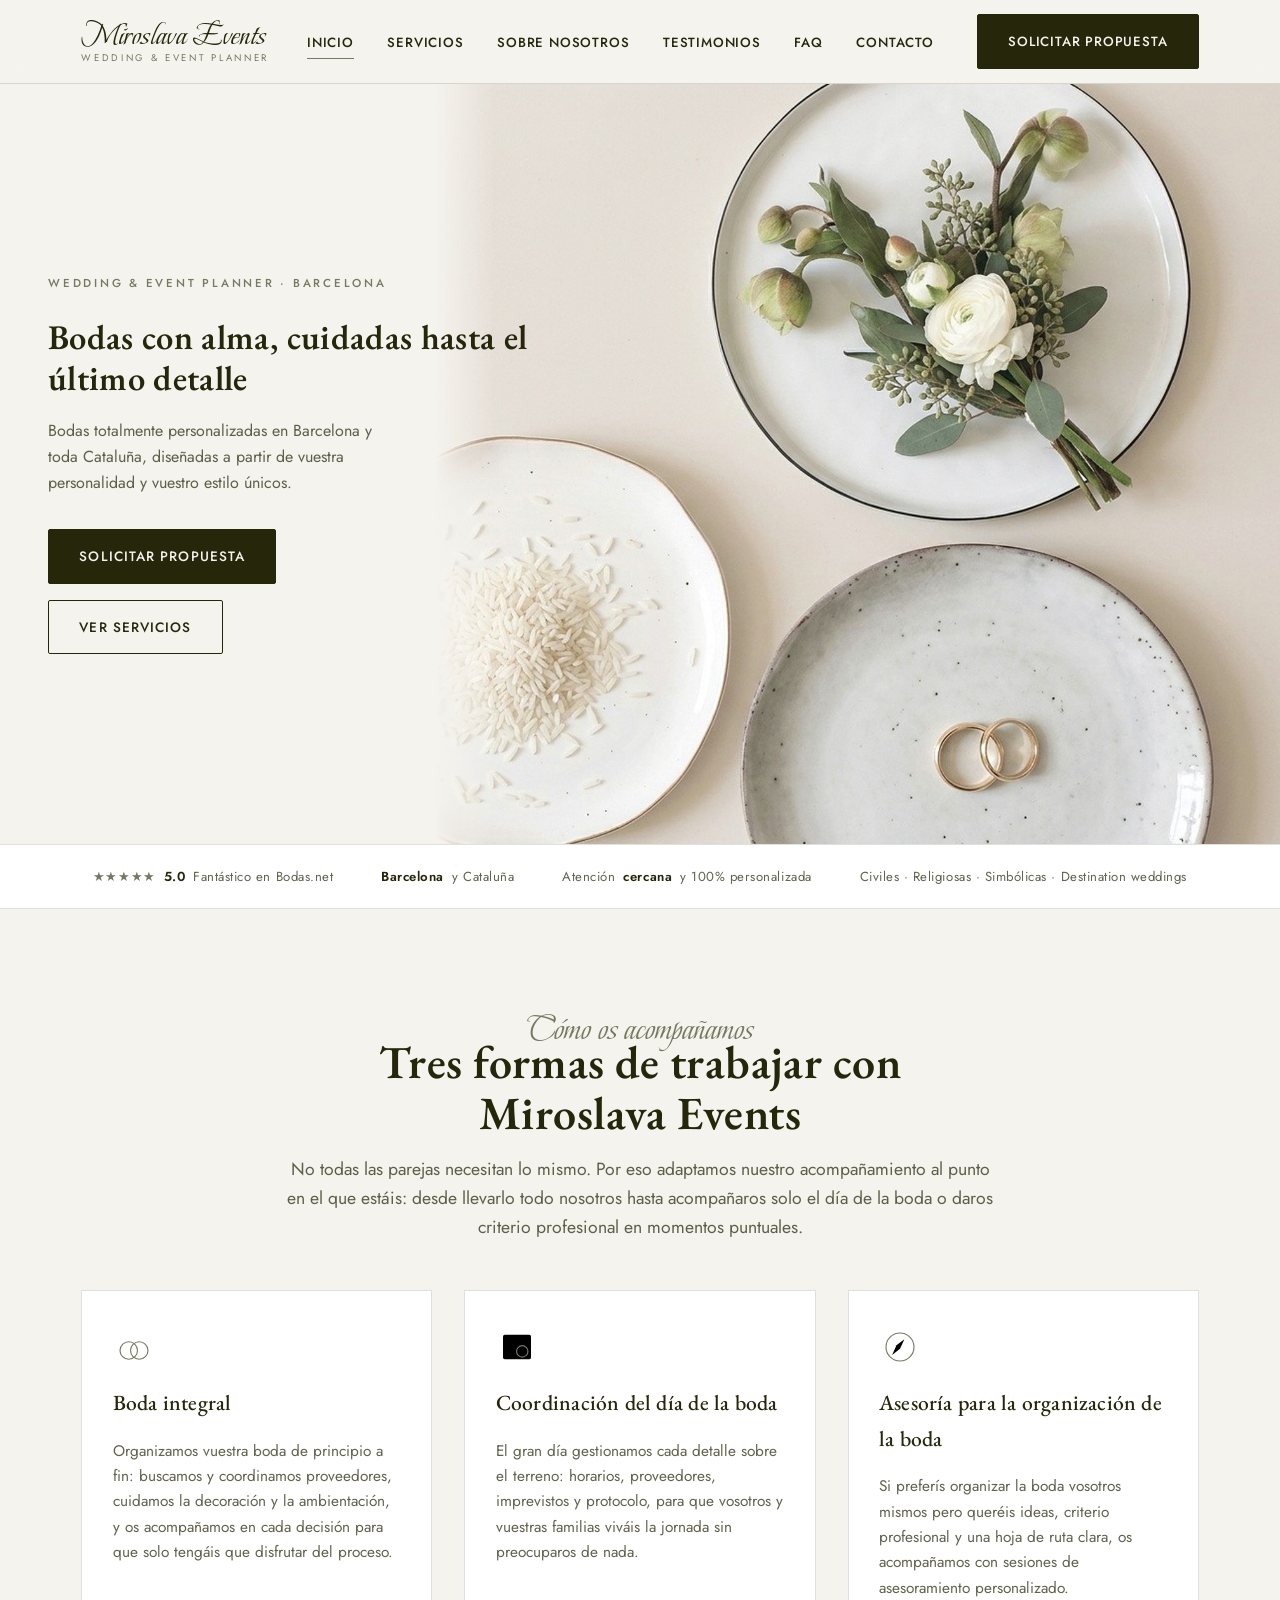
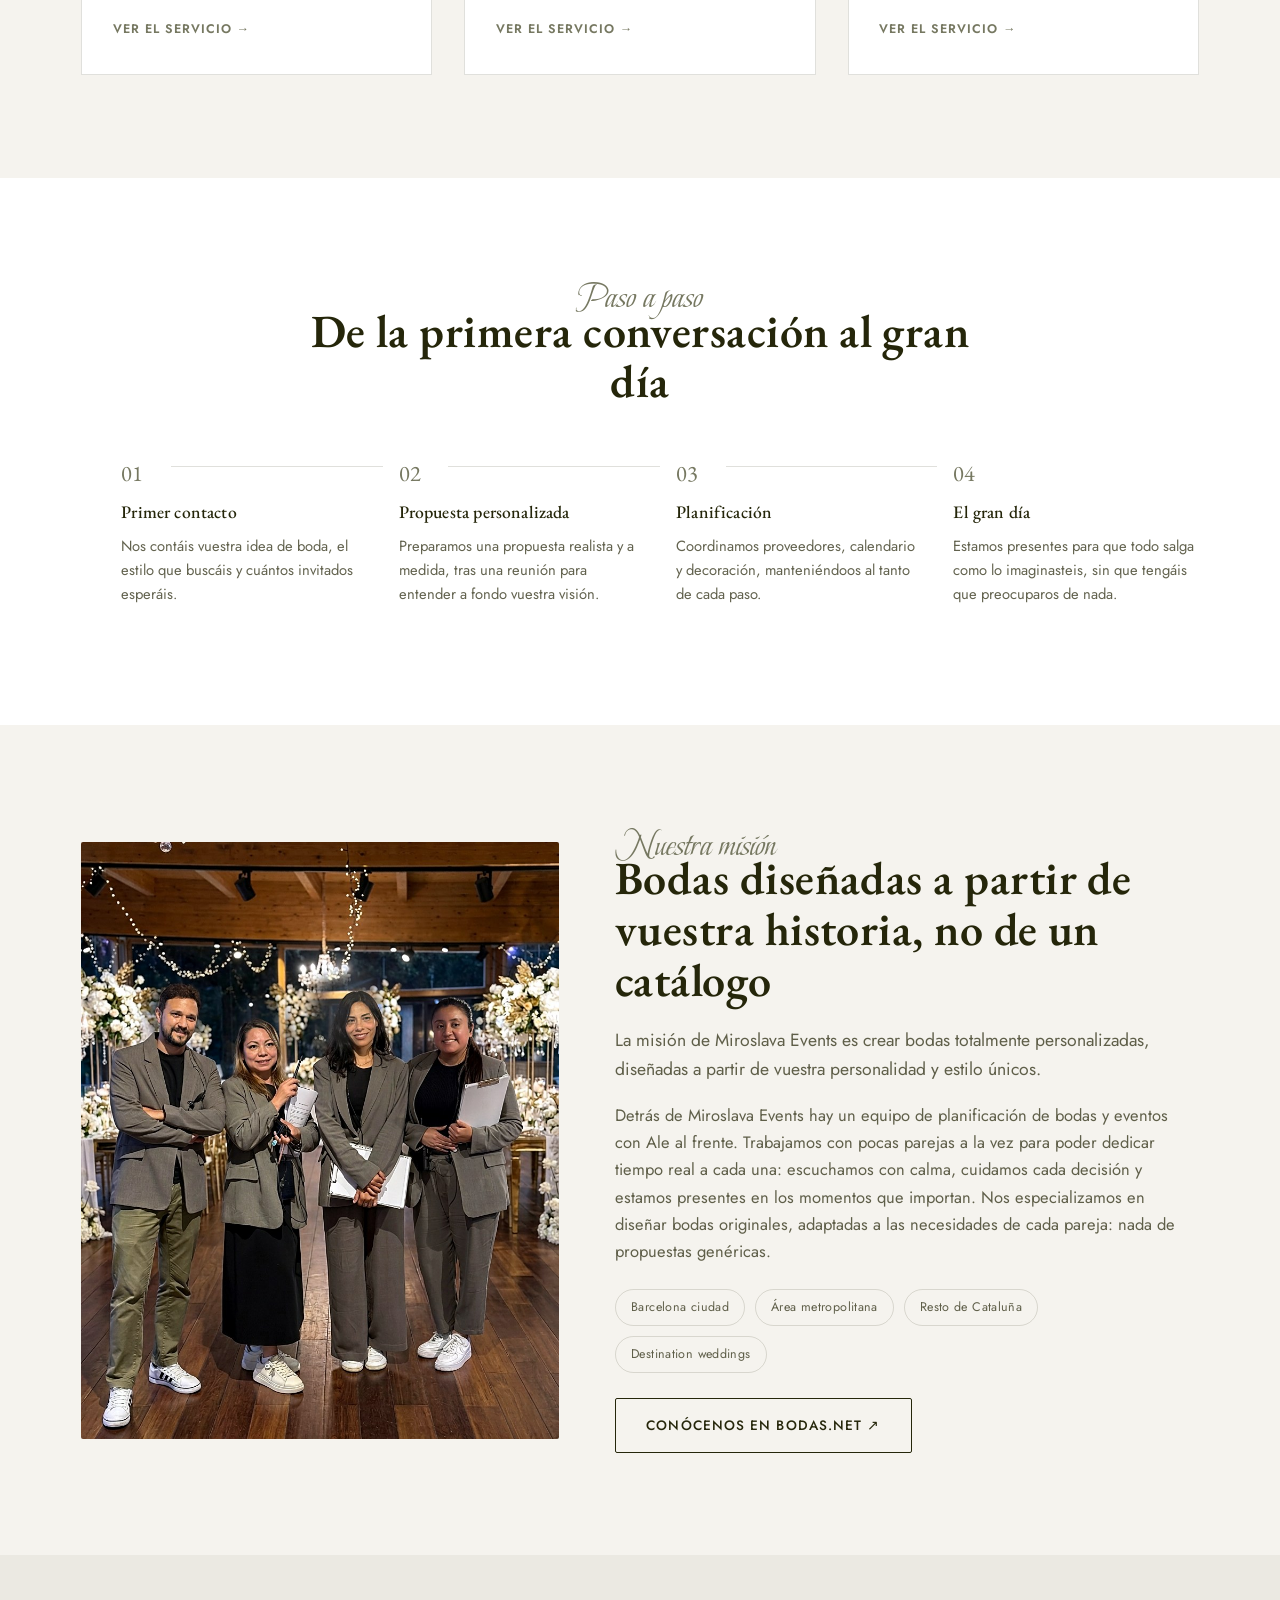
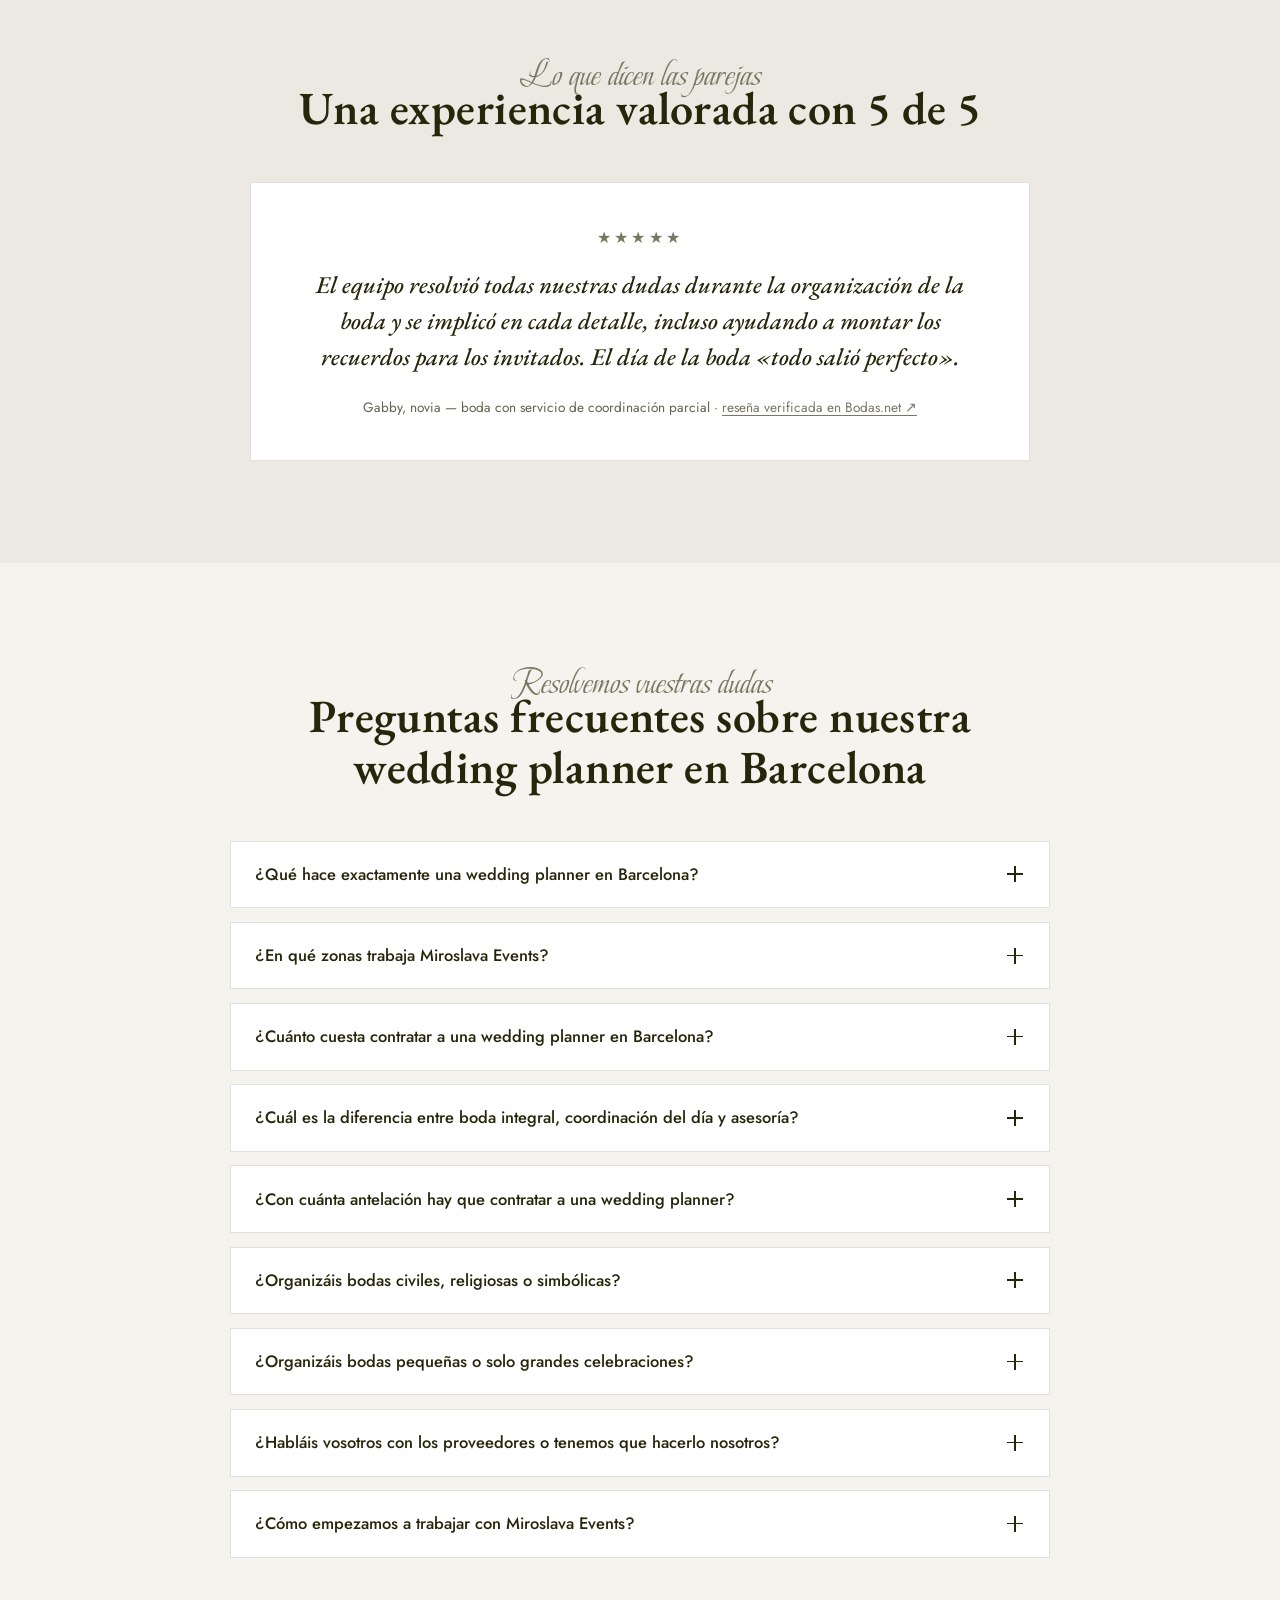
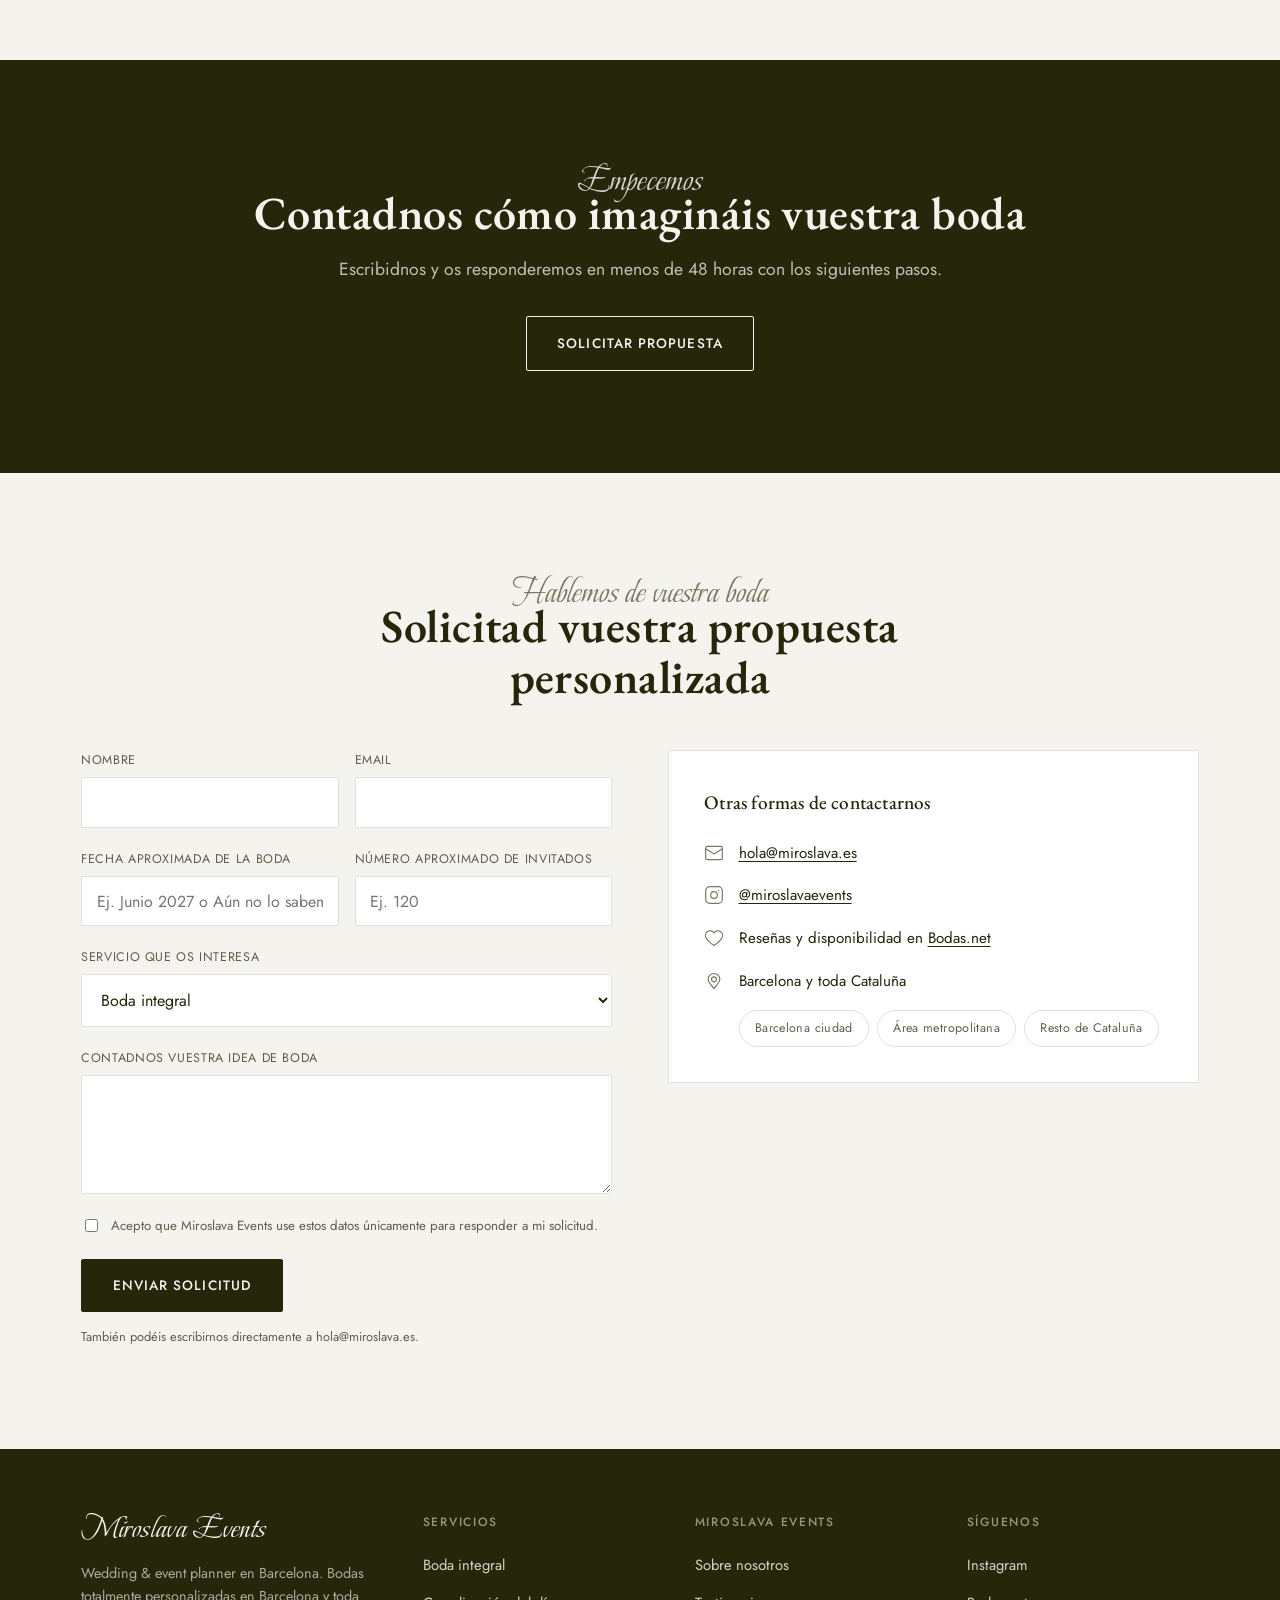
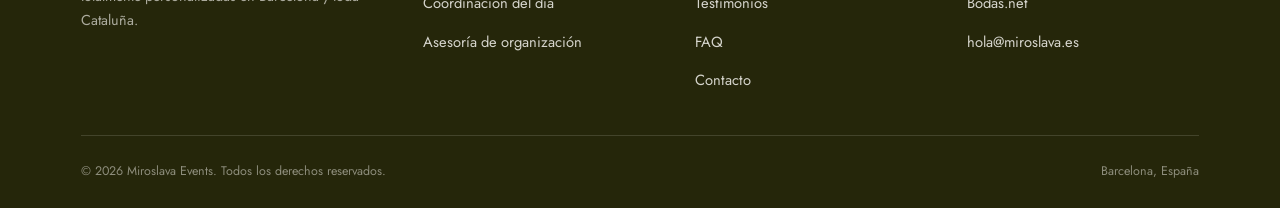
==== commit cce14ccd: "Deploy: sync site files from private repo (2026-07-12)" ====
--- a/index.html
+++ b/index.html
@@ -384,7 +384,7 @@
 
       <div class="contact-grid">
         <div class="reveal">
-          <form id="contact-form" data-access-key="YOUR_WEB3FORMS_ACCESS_KEY" novalidate>
+          <form id="contact-form" data-access-key="b07016eb-401f-40cb-8e98-59d199275e66" novalidate>
             <input type="hidden" name="subject" value="Nueva solicitud desde miroslava.es">
             <input type="checkbox" name="botcheck" class="sr-only" tabindex="-1" autocomplete="off">
 
@@ -441,12 +441,12 @@
             <h3>Otras formas de contactarnos</h3>
             <ul>
               <li>
-                <svg viewBox="0 0 24 24" aria-hidden="true"><path d="M3 6l9 7 9-7"/><rect x="3" y="5" width="18" height="14" rx="1.5"/></svg>
+                <svg viewBox="0 0 24 24" aria-hidden="true"><rect x="2" y="4" width="20" height="16" rx="2"/><path d="m22 7-8.991 5.727a2 2 0 0 1-2.009 0L2 7"/></svg>
                 <span><a href="mailto:hola@miroslava.es">hola@miroslava.es</a></span>
               </li>
               <li>
-                <svg viewBox="0 0 24 24" aria-hidden="true"><rect x="4" y="4" width="16" height="16" rx="4"/><circle cx="12" cy="12" r="3.4"/><circle cx="17" cy="7" r="0.6" fill="currentColor" stroke="none"/></svg>
-                <span><a href="https://www.instagram.com/miroslavaevents/" target="_blank" rel="noopener noreferrer">@miroslavaevents en Instagram</a></span>
+                <svg viewBox="0 0 24 24" aria-hidden="true"><rect x="2" y="2" width="20" height="20" rx="5"/><circle cx="12" cy="12" r="4"/><line x1="17.5" y1="6.5" x2="17.5" y2="6.5" stroke-linecap="round"/></svg>
+                <span><a href="https://www.instagram.com/miroslavaevents/" target="_blank" rel="noopener noreferrer" aria-label="Instagram">@miroslavaevents</a></span>
               </li>
               <li>
                 <svg viewBox="0 0 24 24" aria-hidden="true"><path d="M12 21s-7-4.6-9.5-9A5.5 5.5 0 0 1 12 6a5.5 5.5 0 0 1 9.5 6c-2.5 4.4-9.5 9-9.5 9z"/></svg>
--- a/assets/css/style.css
+++ b/assets/css/style.css
@@ -130,9 +130,17 @@
    ========================================================================== */
 .site-header{
   position: sticky; top:0; z-index: 100;
+  border-bottom: 1px solid var(--c-line);
+}
+/* El fondo/blur vive en un pseudo-elemento en vez de en .site-header
+   directamente: backdrop-filter en el propio header crea un containing
+   block para sus descendientes position:fixed (spec CSS), lo que rompe
+   el panel de menú móvil (position:fixed en .main-nav) haciendo que se
+   posicione contra la caja del header en vez de contra el viewport. */
+.site-header::before{
+  content:""; position:absolute; inset:0; z-index:-1;
   background: rgba(245,243,238,0.92);
   backdrop-filter: saturate(140%) blur(8px);
-  border-bottom: 1px solid var(--c-line);
 }
 .site-header .wrap{
   display:flex; align-items:center; justify-content:space-between;
@@ -160,12 +168,15 @@
   position:relative;
 }
 .nav-toggle span, .nav-toggle span::before, .nav-toggle span::after{
-  content:""; position:absolute; left:11px; right:11px; height:1.5px; background: var(--c-drab);
+  content:""; position:absolute; height:1.5px; background: var(--c-drab);
   transition: transform .25s var(--ease), opacity .25s var(--ease);
 }
-.nav-toggle span{ top:21px; }
-.nav-toggle span::before{ top:-7px; }
-.nav-toggle span::after{ top:7px; }
+.nav-toggle span{ left:11px; right:11px; top:21px; }
+/* left/right:0 (no 11px) porque el span ya es position:absolute y por
+   tanto el containing block de sus propios ::before/::after — heredar
+   left:11px;right:11px del span dejaba 0px de ancho para estas barras. */
+.nav-toggle span::before{ left:0; right:0; top:-7px; }
+.nav-toggle span::after{ left:0; right:0; top:7px; }
 .nav-toggle[aria-expanded="true"] span{ background:transparent; }
 .nav-toggle[aria-expanded="true"] span::before{ transform: translateY(7px) rotate(45deg); }
 .nav-toggle[aria-expanded="true"] span::after{ transform: translateY(-7px) rotate(-45deg); }
@@ -201,15 +212,13 @@
   padding: 0.95rem 1.9rem;
 }
 
-@media (max-width: 900px){
+/* 1240px (no 900px como el resto de breakpoints del sitio): el contenido
+   real del nav de escritorio (6 enlaces + botón CTA) más el logo necesita
+   ≈1070px libres dentro del .wrap; por debajo de ~1100px se desborda y el
+   botón queda pegado al borde derecho con el logo aislado a la izquierda.
+   1240px deja un margen cómodo (~70px) para que quepa con espacio. */
+@media (max-width: 1240px){
   .nav-toggle{ display:block; }
-  /* backdrop-filter en .site-header crea un containing block nuevo para sus
-     descendientes position:fixed (spec CSS): sin esto, .main-nav pasa a
-     posicionarse contra la caja del header en vez de contra el viewport,
-     y el panel de menú móvil deja de cubrir la pantalla completa. Se retira
-     solo mientras el menú está abierto; el panel ya tapa todo el contenido
-     de debajo, así que no hay salto visual perceptible. */
-  .site-header:has(.main-nav[data-open="true"]){ backdrop-filter: none; }
   .main-nav{
     position:fixed; inset: 68px 0 0 0; background: var(--c-isabelline);
     transform: translateX(100%); transition: transform .35s var(--ease);
@@ -465,7 +474,7 @@
 .contact-info-card ul{ display:flex; flex-direction:column; gap:1.1rem; }
 .contact-info-card li{ display:flex; gap:.9rem; align-items:flex-start; font-size:.95rem; }
 .contact-info-card svg{ flex-shrink:0; width:20px; height:20px; margin-top:2px; }
-.contact-info-card svg path, .contact-info-card svg circle{ fill:none; stroke:var(--c-moss-dark); stroke-width:1.4; }
+.contact-info-card svg path, .contact-info-card svg circle, .contact-info-card svg rect, .contact-info-card svg line{ fill:none; stroke:var(--c-moss-dark); stroke-width:1.4; }
 .contact-info-card a{ text-decoration:underline; text-underline-offset:3px; }
 .area-list{ display:flex; flex-wrap:wrap; gap:.5rem; margin-top:1rem; }
 
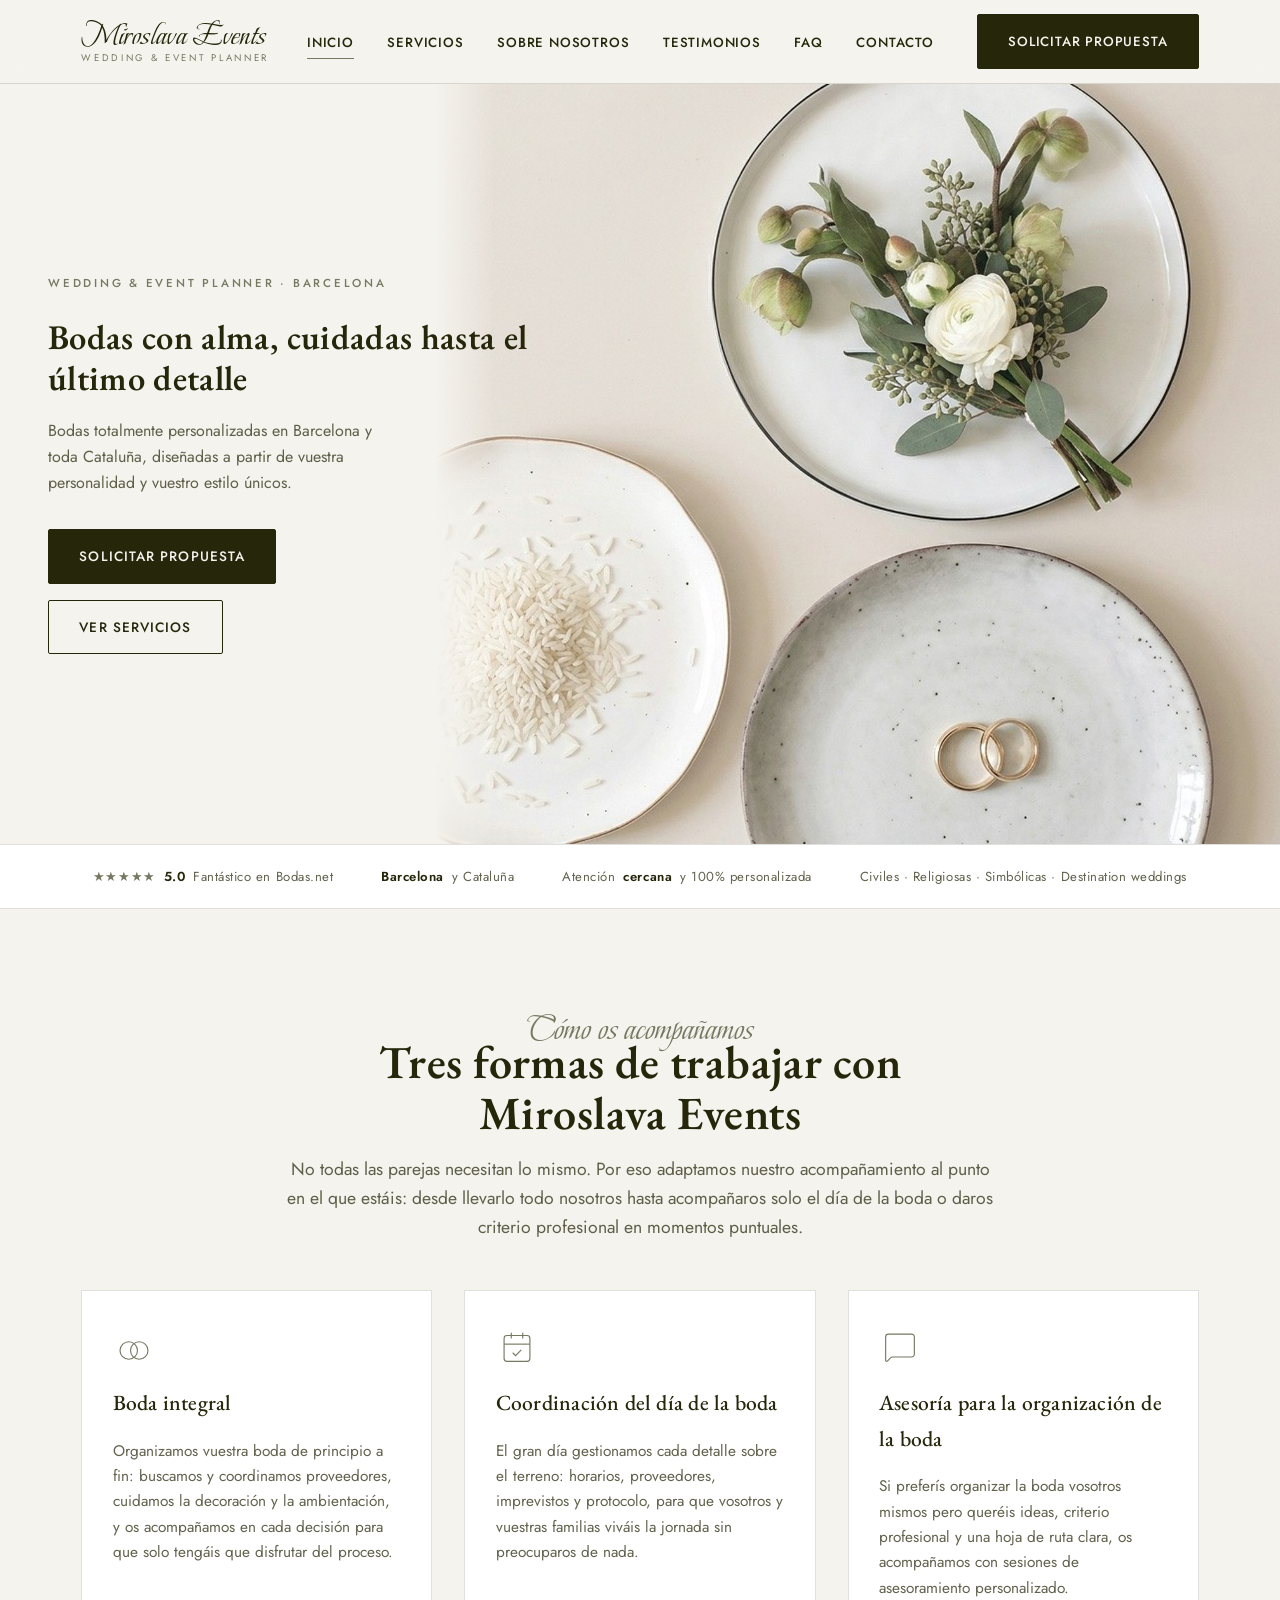
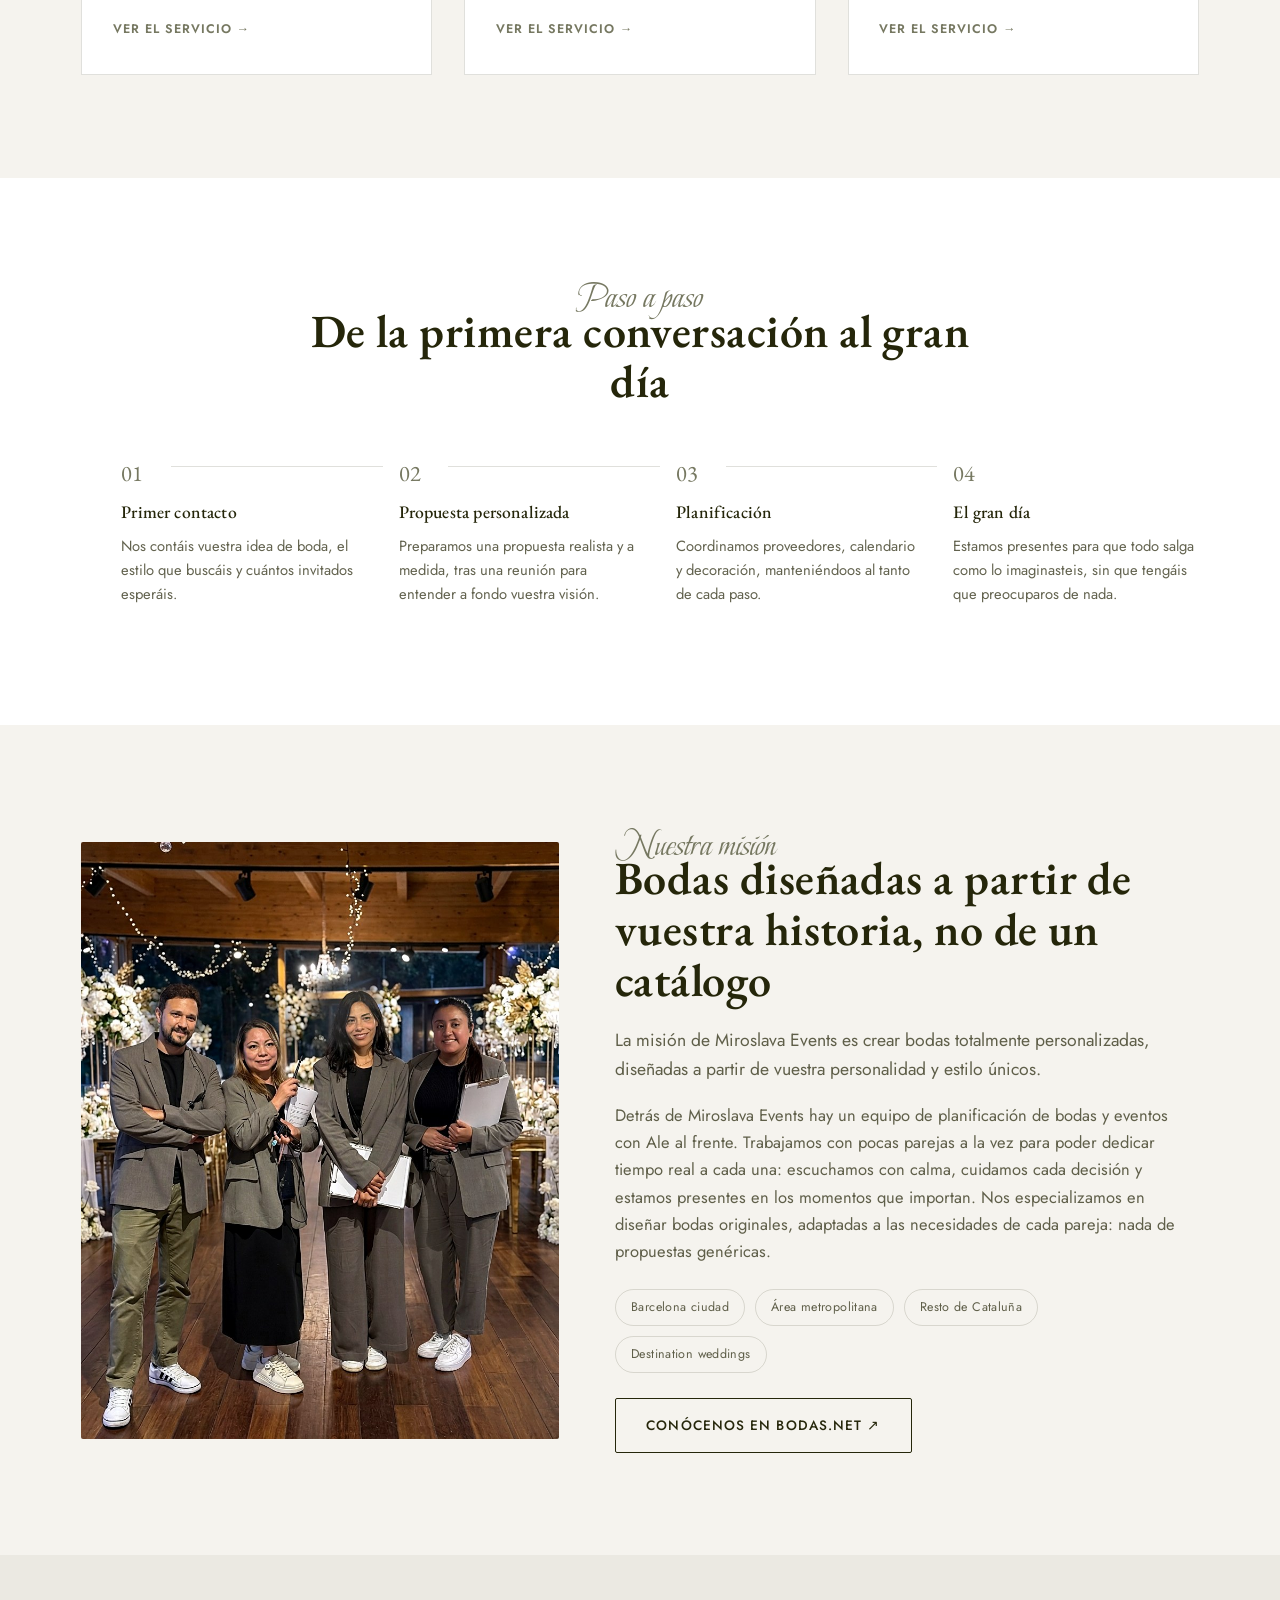
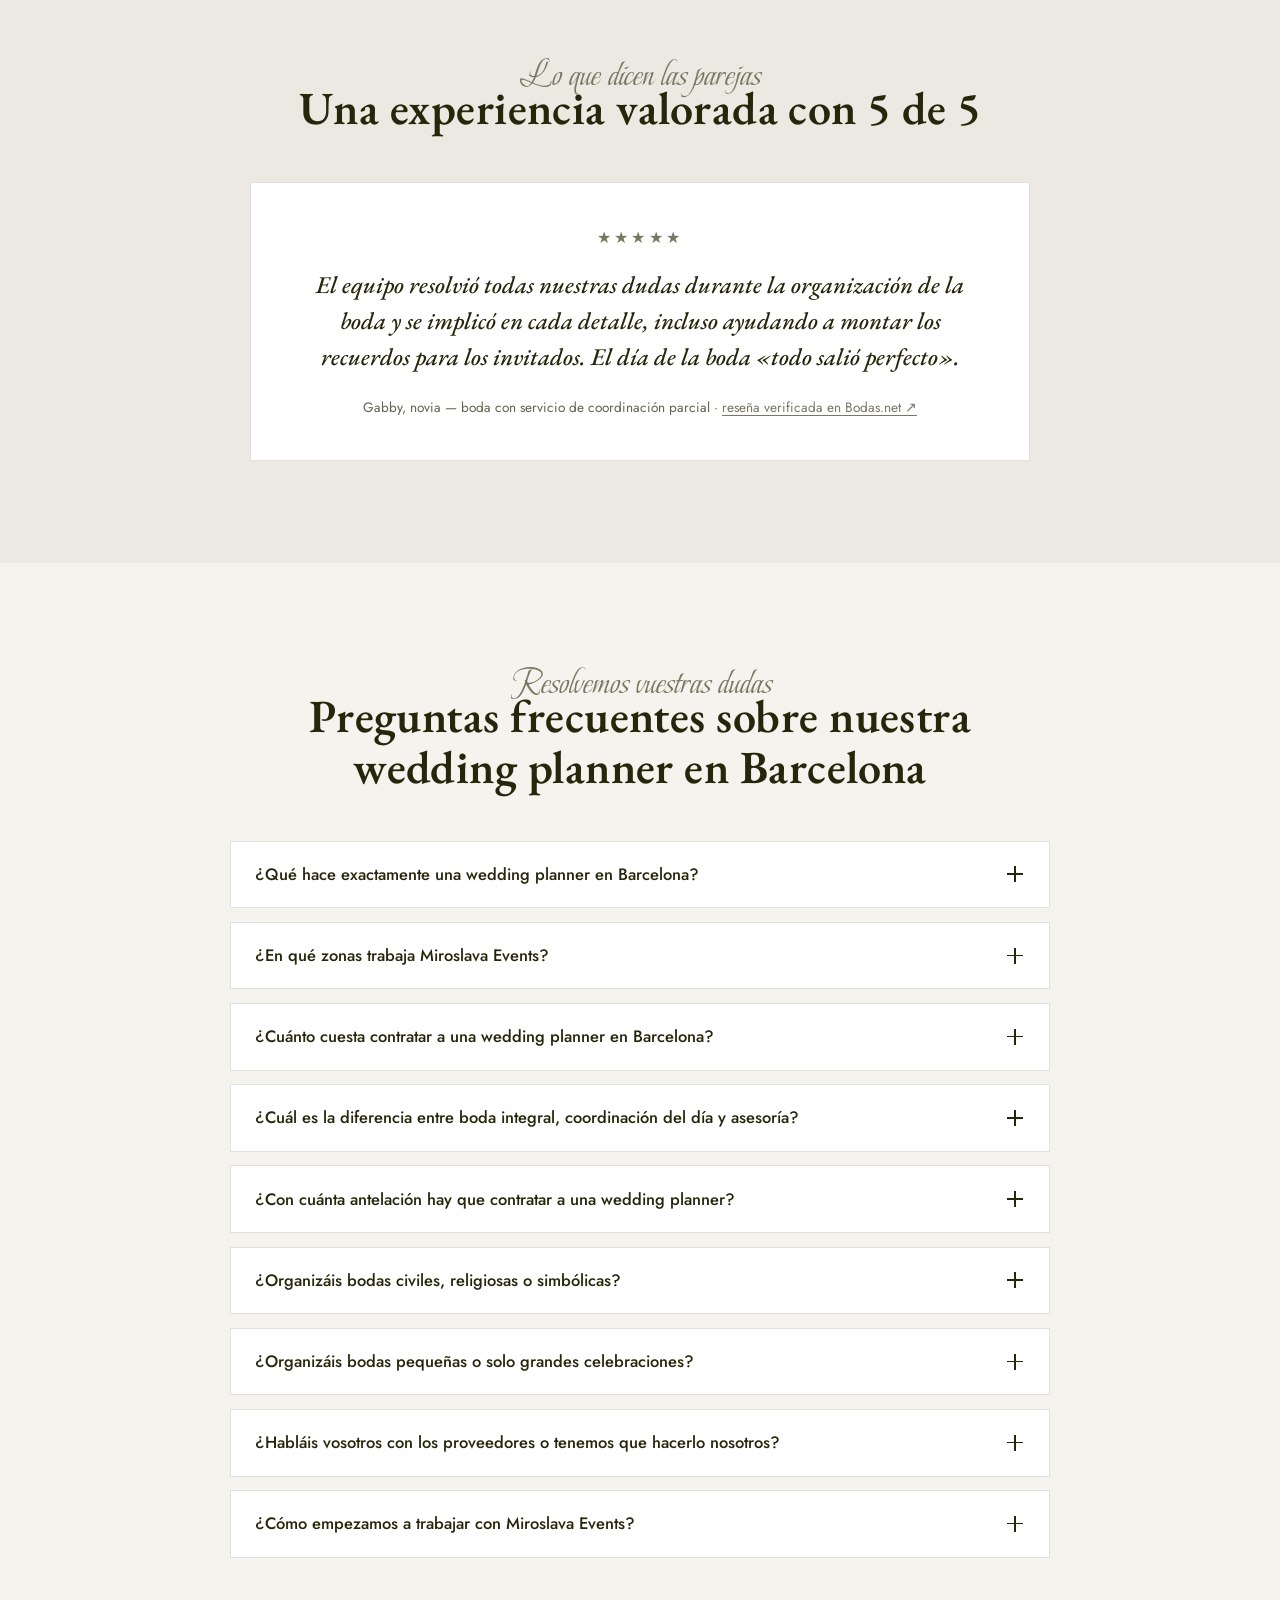
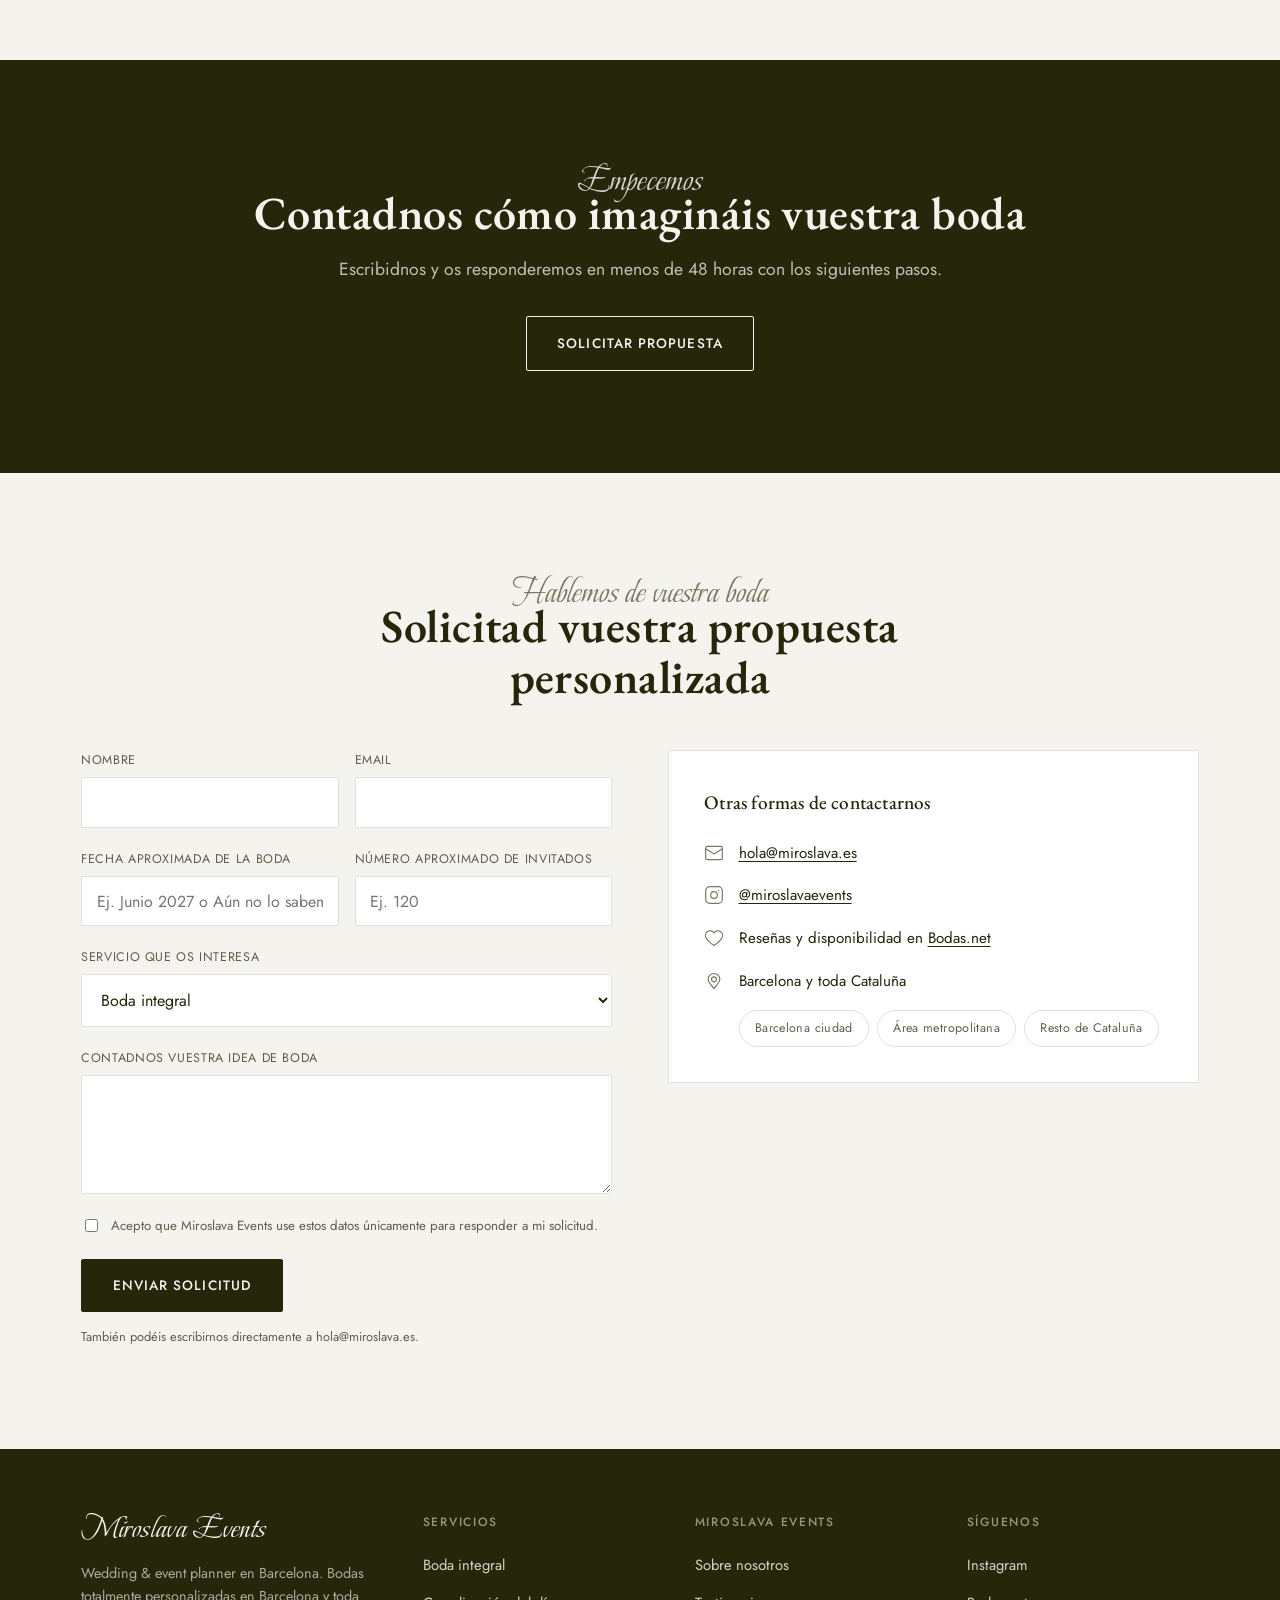
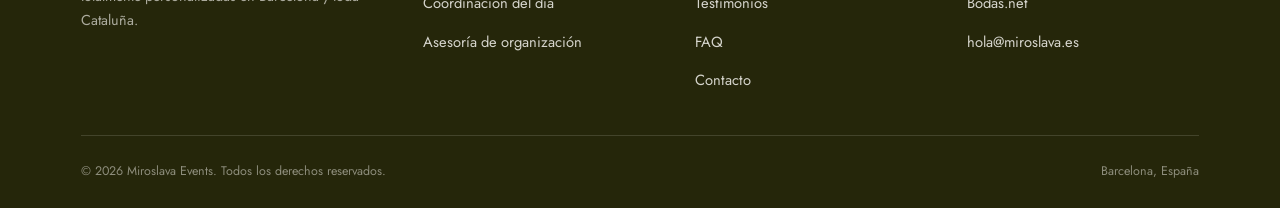
==== commit f9282494: "Deploy: sync site files from private repo (2026-07-13)" ====
--- a/index.html
+++ b/index.html
@@ -232,14 +232,14 @@
         </article>
 
         <article class="service-card reveal">
-          <svg class="icon" viewBox="0 0 48 48" aria-hidden="true"><rect x="8" y="10" width="32" height="28" rx="2"/><line x1="8" y1="18" x2="40" y2="18"/><line x1="16" y1="6" x2="16" y2="14"/><line x1="32" y1="6" x2="32" y2="14"/><circle cx="30" cy="29" r="6.5"/><line x1="30" y1="25.5" x2="30" y2="29"/><line x1="30" y1="29" x2="32.5" y2="30.5"/></svg>
+          <svg class="icon" viewBox="0 0 48 48" aria-hidden="true"><path d="M17.44 7.6v6.56"/><path d="M30.56 7.6v6.56"/><rect x="9.24" y="10.88" width="29.52" height="29.52" rx="3.28"/><path d="M9.24 20.72h29.52"/><path d="m19.08 30.56 3.28 3.28 6.56-6.56"/></svg>
           <h3>Coordinación del día de la boda</h3>
           <p>El gran día gestionamos cada detalle sobre el terreno: horarios, proveedores, imprevistos y protocolo, para que vosotros y vuestras familias viváis la jornada sin preocuparos de nada.</p>
           <a class="more" href="/servicios/coordinacion-dia-boda.html">Ver el servicio</a>
         </article>
 
         <article class="service-card reveal">
-          <svg class="icon" viewBox="0 0 48 48" aria-hidden="true"><circle cx="24" cy="24" r="16"/><polygon points="29,15 20,22 15,33 24,26"/></svg>
+          <svg class="icon" viewBox="0 0 48 48" aria-hidden="true"><path d="M40.4 32.2A3.28 3.28 0 0 1 37.12 35.48L15.52 35.48A3.28 3.28 0 0 0 13.2 36.44L9.59 40.05A1.16 1.16 0 0 1 7.6 39.23L7.6 12.52A3.28 3.28 0 0 1 10.88 9.24L37.12 9.24A3.28 3.28 0 0 1 40.4 12.52Z"/></svg>
           <h3>Asesoría para la organización de la boda</h3>
           <p>Si preferís organizar la boda vosotros mismos pero queréis ideas, criterio profesional y una hoja de ruta clara, os acompañamos con sesiones de asesoramiento personalizado.</p>
           <a class="more" href="/servicios/asesoria-organizacion-boda.html">Ver el servicio</a>
--- a/assets/css/style.css
+++ b/assets/css/style.css
@@ -369,7 +369,7 @@
 }
 .service-card:hover{ transform: translateY(-6px); box-shadow: 0 22px 44px rgba(37,38,10,0.08); }
 .service-card .icon{ width:42px; height:42px; }
-.service-card .icon path, .service-card .icon circle{ fill:none; stroke: var(--c-moss-dark); stroke-width:1.3; }
+.service-card .icon path, .service-card .icon circle, .service-card .icon rect, .service-card .icon line{ fill:none; stroke: var(--c-moss-dark); stroke-width:1.3; }
 .service-card h3{ font-size:1.35rem; }
 .service-card p{ color: var(--c-drab-70); font-size:0.96rem; }
 .service-card .more{ margin-top:auto; font-size:0.78rem; letter-spacing:0.08em; text-transform:uppercase; color: var(--c-moss-dark); font-weight:600; }
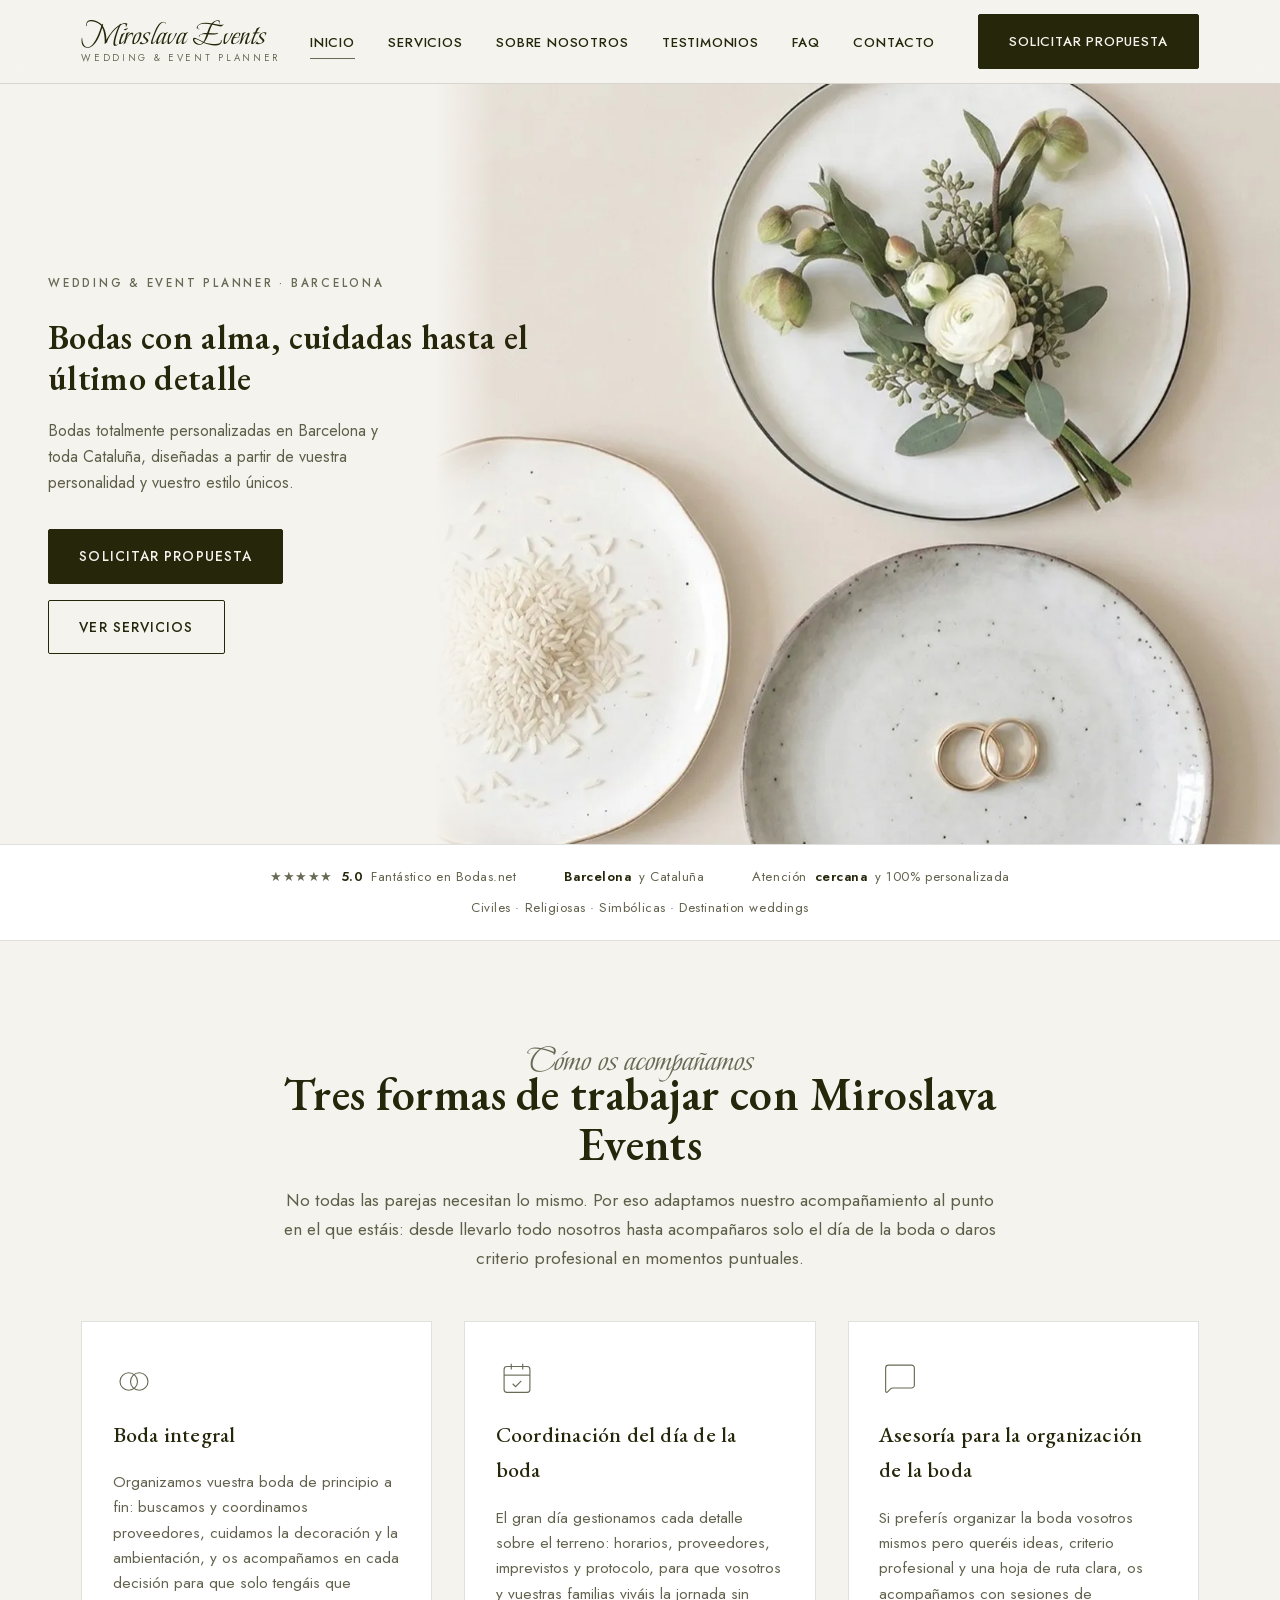
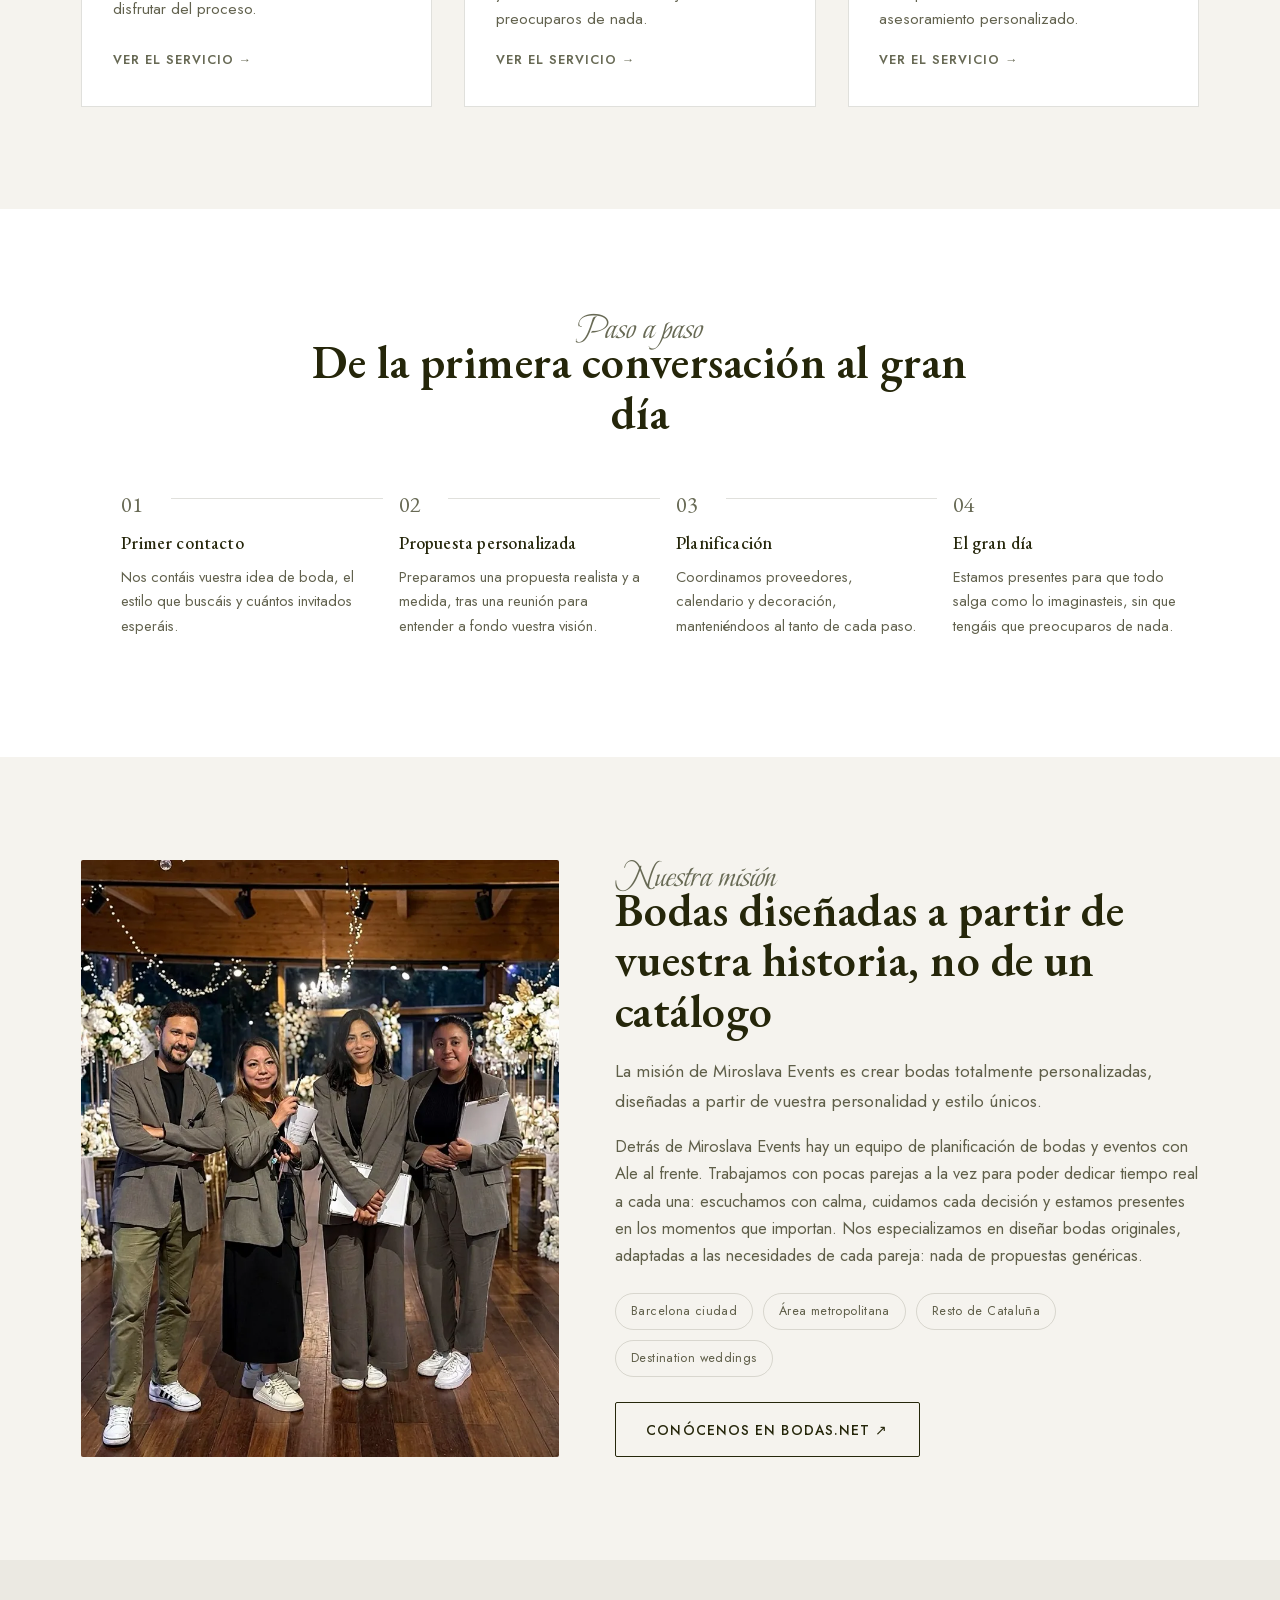
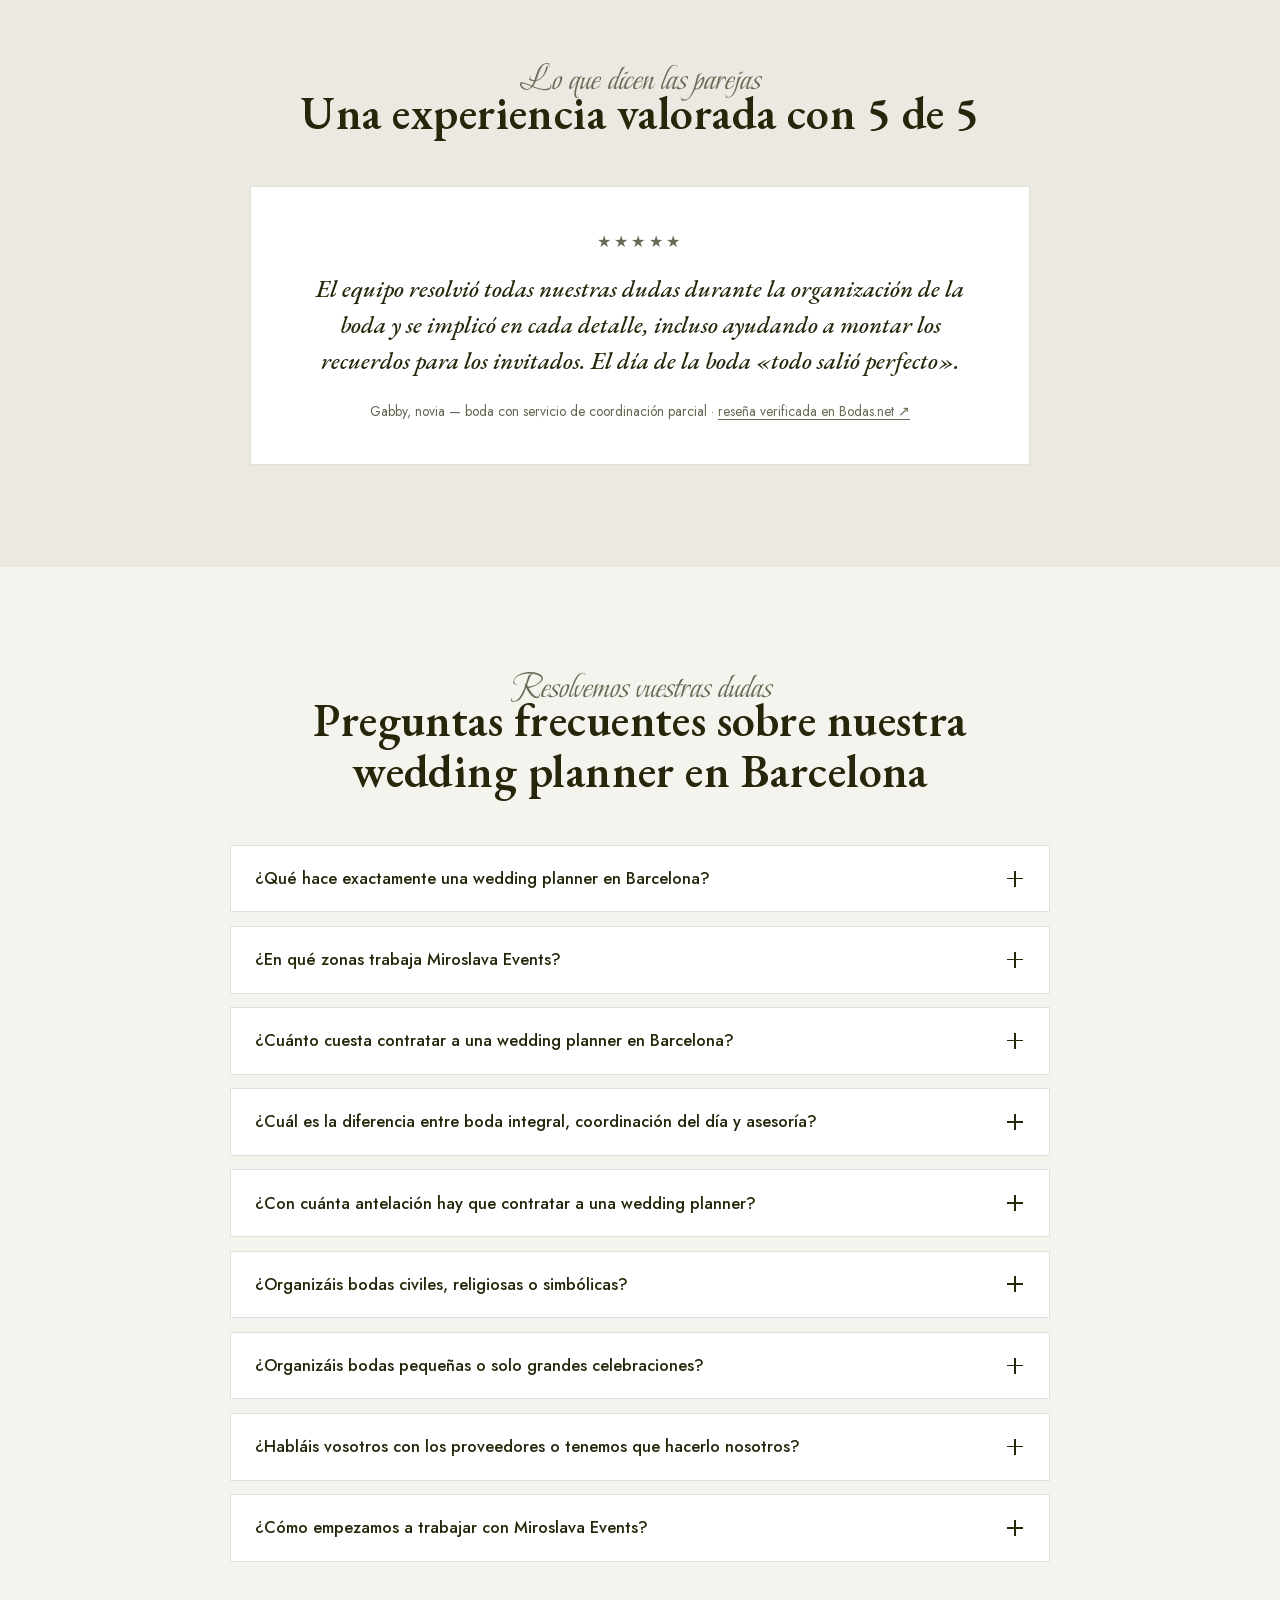
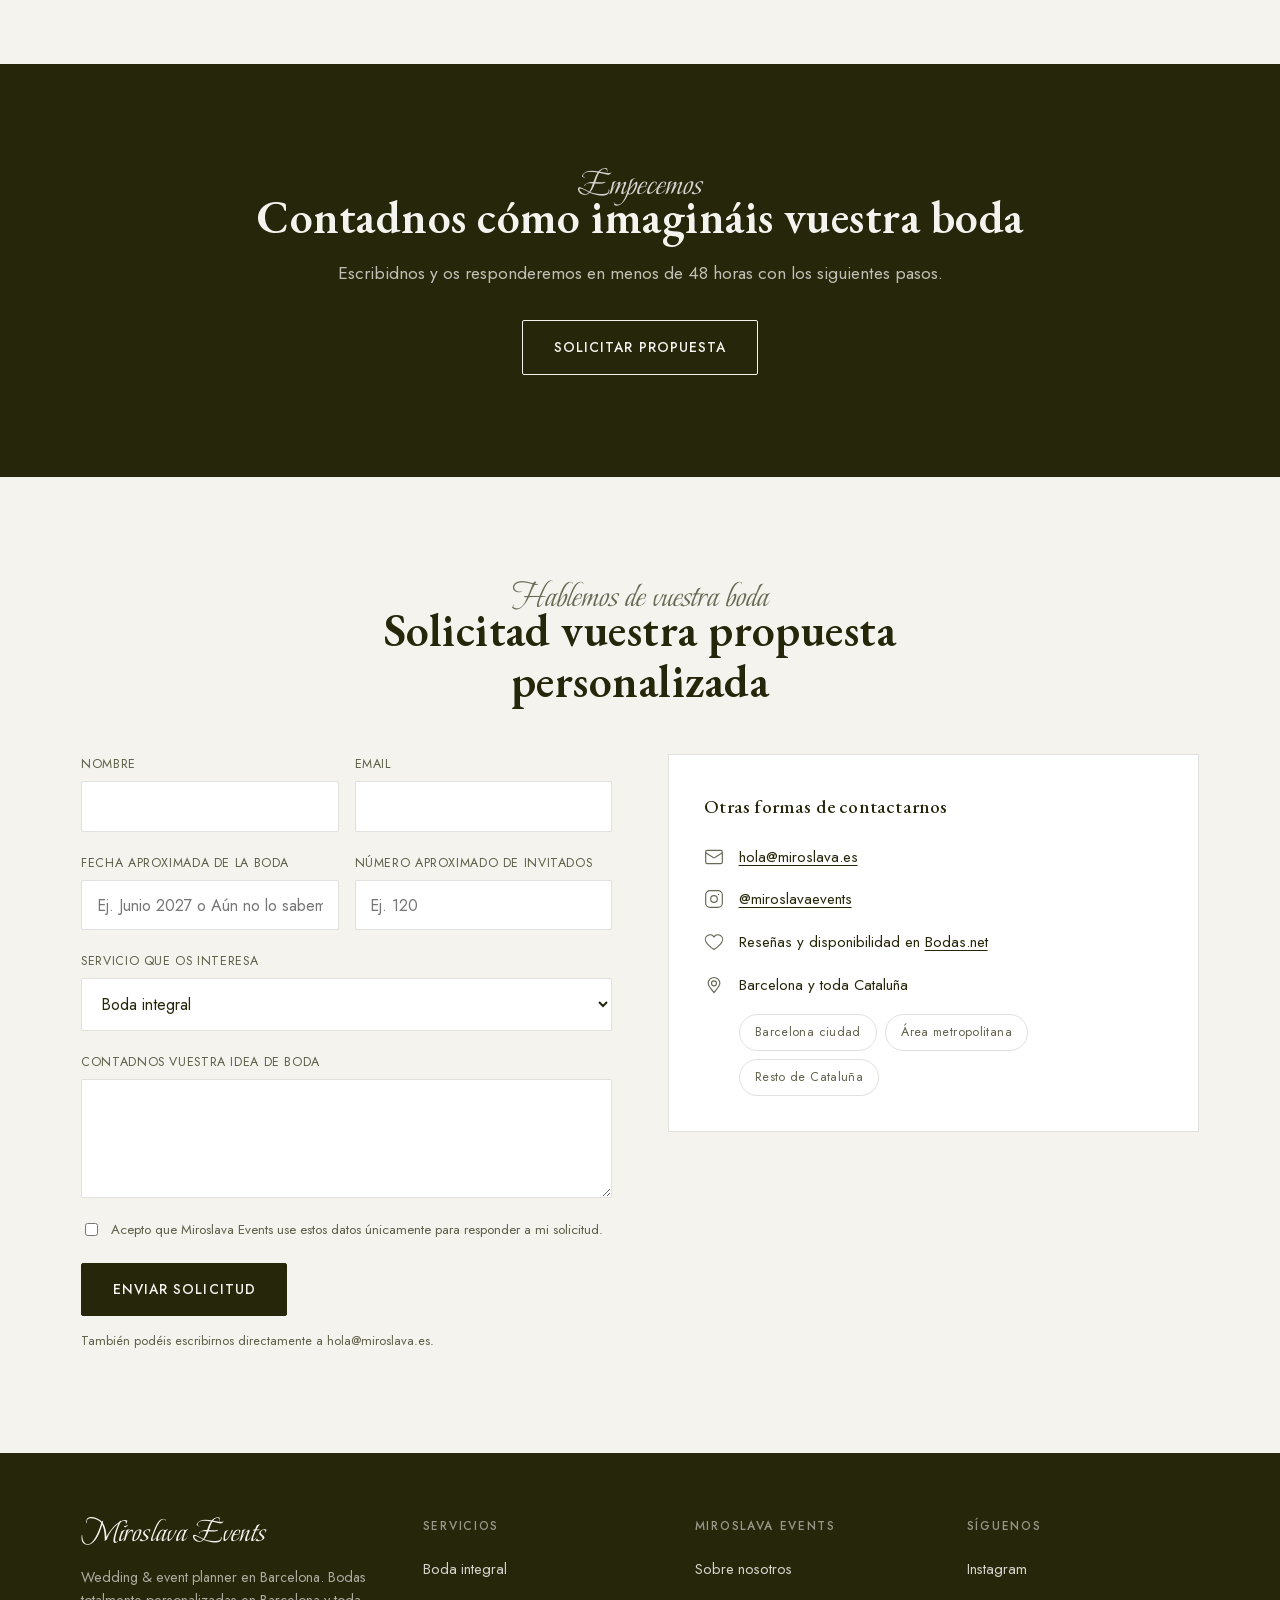
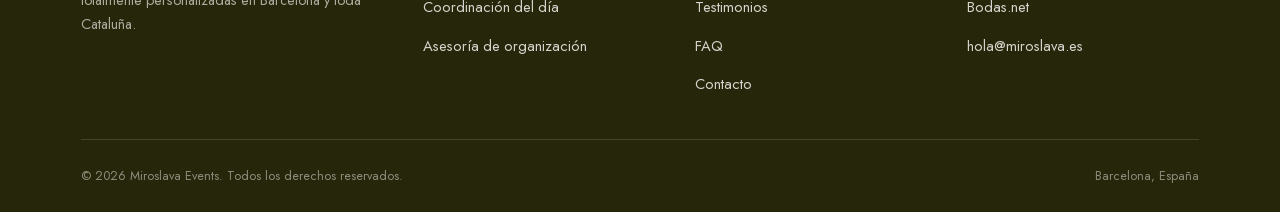
==== commit f79eb166: "Deploy: sync site files from private repo (2026-07-13)" ====
--- a/index.html
+++ b/index.html
@@ -1,6 +1,15 @@
 <!doctype html>
 <html lang="es">
 <head>
+<!-- Google tag (gtag.js) -->
+<script async src="https://www.googletagmanager.com/gtag/js?id=G-KEJB0YLHL4"></script>
+<script>
+  window.dataLayer = window.dataLayer || [];
+  function gtag(){dataLayer.push(arguments);}
+  gtag('js', new Date());
+
+  gtag('config', 'G-KEJB0YLHL4');
+</script>
 <meta charset="UTF-8">
 <meta name="viewport" content="width=device-width, initial-scale=1">
 <title>Wedding Planner en Barcelona | Miroslava Events — Organización de Bodas</title>
@@ -22,11 +31,8 @@
 <meta name="twitter:image" content="https://miroslava.es/assets/images/og-cover.jpg">
 
 <link rel="icon" href="/assets/images/favicon.svg" type="image/svg+xml">
-<link rel="preconnect" href="https://fonts.googleapis.com">
-<link rel="preconnect" href="https://fonts.gstatic.com" crossorigin>
-<link href="https://fonts.googleapis.com/css2?family=EB+Garamond:ital,wght@0,400..800;1,400..800&family=Beau+Rivage&family=Jost:wght@400;500;600&display=swap" rel="stylesheet">
 <link rel="stylesheet" href="/assets/css/style.css">
-<link rel="preload" as="image" href="/assets/images/hero-flatlay.jpg" fetchpriority="high">
+<link rel="preload" as="image" href="/assets/images/hero-flatlay.webp" type="image/webp" fetchpriority="high">
 
 <!-- JSON-LD: Organization / ProfessionalService -->
 <script type="application/ld+json">
@@ -197,7 +203,10 @@
       </div>
     </div>
     <div class="hero-media">
-      <img src="/assets/images/hero-flatlay.jpg" alt="Composición de boda con platos de cerámica, flores, arroz y las alianzas de los novios, en los tonos de Miroslava Events" loading="eager" fetchpriority="high">
+      <picture>
+        <source srcset="/assets/images/hero-flatlay.webp" type="image/webp">
+        <img src="/assets/images/hero-flatlay.jpg" alt="Composición de boda con platos de cerámica, flores, arroz y las alianzas de los novios, en los tonos de Miroslava Events" loading="eager" fetchpriority="high" width="1400" height="985">
+      </picture>
       <div class="fade" aria-hidden="true"></div>
     </div>
   </section>
@@ -280,7 +289,10 @@
   <section id="sobre-nosotros">
     <div class="wrap about-grid">
       <div class="reveal">
-        <img class="ph-4x5" src="/assets/images/equipo-miroslava-events.jpg" alt="El equipo de Miroslava Events posando junto a la decoración floral de una boda" loading="lazy" width="896" height="1120">
+        <picture>
+          <source srcset="/assets/images/equipo-miroslava-events.webp" type="image/webp">
+          <img class="ph-4x5" src="/assets/images/equipo-miroslava-events.jpg" alt="El equipo de Miroslava Events posando junto a la decoración floral de una boda" loading="lazy" width="800" height="1000">
+        </picture>
       </div>
       <div class="reveal">
         <span class="kicker">Nuestra misión</span>
@@ -386,7 +398,7 @@
         <div class="reveal">
           <form id="contact-form" data-access-key="b07016eb-401f-40cb-8e98-59d199275e66" novalidate>
             <input type="hidden" name="subject" value="Nueva solicitud desde miroslava.es">
-            <input type="checkbox" name="botcheck" class="sr-only" tabindex="-1" autocomplete="off">
+            <input type="checkbox" name="botcheck" class="sr-only" tabindex="-1" autocomplete="off" aria-label="No completar este campo">
 
             <div class="field-row">
               <div class="field">
--- a/assets/css/style.css
+++ b/assets/css/style.css
@@ -3,13 +3,48 @@
    Display: EB Garamond  |  Script accent: Beau Rivage  |  Body: Jost
    Palette: Isabelline / Timberwolf / Moss Green / Drab Dark Brown
    ========================================================================== */
+
+/* Self-hosted fonts (latin subset only — covers Spanish diacritics á/é/í/ó/ú/ñ/¿/¡).
+   Mirrors what Google Fonts serves for this same family/weight/subset combo. */
+@font-face{
+  font-family: "EB Garamond";
+  font-style: normal;
+  font-weight: 400 800;
+  font-display: swap;
+  src: url("/assets/fonts/eb-garamond-variable.woff2") format("woff2");
+  unicode-range: U+0000-00FF, U+0131, U+0152-0153, U+02BB-02BC, U+02C6, U+02DA, U+02DC, U+0304, U+0308, U+0329, U+2000-206F, U+20AC, U+2122, U+2191, U+2193, U+2212, U+2215, U+FEFF, U+FFFD;
+}
+@font-face{
+  font-family: "EB Garamond";
+  font-style: italic;
+  font-weight: 400 800;
+  font-display: swap;
+  src: url("/assets/fonts/eb-garamond-italic-variable.woff2") format("woff2");
+  unicode-range: U+0000-00FF, U+0131, U+0152-0153, U+02BB-02BC, U+02C6, U+02DA, U+02DC, U+0304, U+0308, U+0329, U+2000-206F, U+20AC, U+2122, U+2191, U+2193, U+2212, U+2215, U+FEFF, U+FFFD;
+}
+@font-face{
+  font-family: "Beau Rivage";
+  font-style: normal;
+  font-weight: 400;
+  font-display: swap;
+  src: url("/assets/fonts/beau-rivage.woff2") format("woff2");
+  unicode-range: U+0000-00FF, U+0131, U+0152-0153, U+02BB-02BC, U+02C6, U+02DA, U+02DC, U+0304, U+0308, U+0329, U+2000-206F, U+20AC, U+2122, U+2191, U+2193, U+2212, U+2215, U+FEFF, U+FFFD;
+}
+@font-face{
+  font-family: "Jost";
+  font-style: normal;
+  font-weight: 400 600;
+  font-display: swap;
+  src: url("/assets/fonts/jost-variable.woff2") format("woff2");
+  unicode-range: U+0000-00FF, U+0131, U+0152-0153, U+02BB-02BC, U+02C6, U+02DA, U+02DC, U+0304, U+0308, U+0329, U+2000-206F, U+20AC, U+2122, U+2191, U+2193, U+2212, U+2215, U+FEFF, U+FFFD;
+}
 
 :root{
   /* --- Brand palette (from official brand guidelines) --- */
   --c-isabelline: #F5F3EE;
   --c-timberwolf: #D6D4D0;
   --c-moss: #929376;
-  --c-moss-dark: #767861;
+  --c-moss-dark: #686A55; /* darkened from #767861 for WCAG AA contrast on .eyebrow/.hero-eyebrow text */
   --c-drab: #25260A;
   --c-white: #FFFFFF;
 
